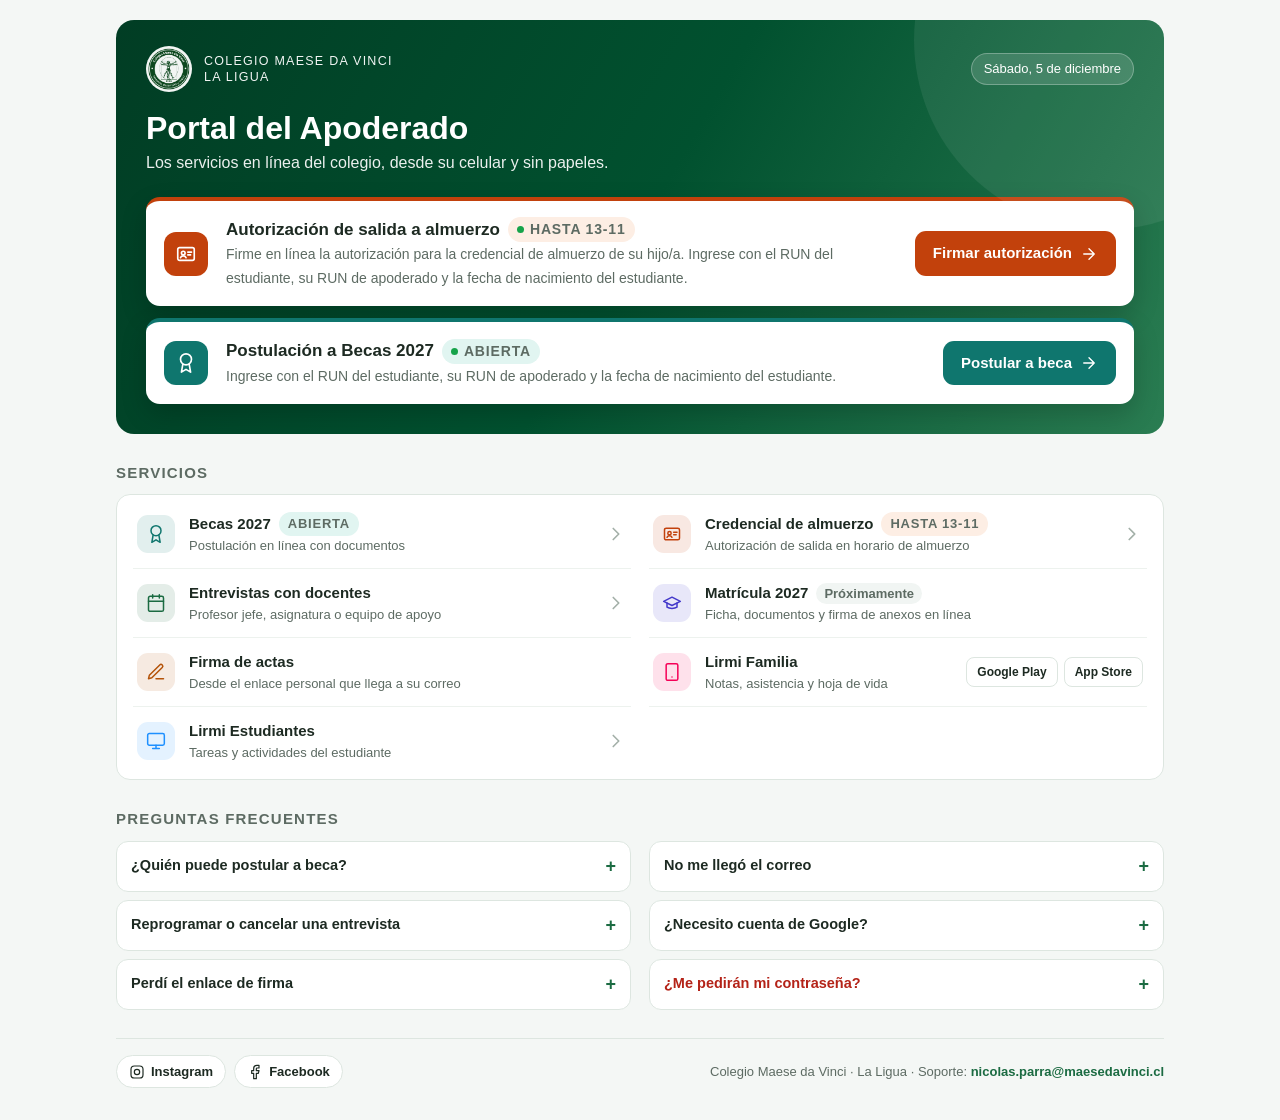
==== apoderados.html @ 5d2480c2 "Apoderados: autorización/credencial de almuerzo (plazo 13-11)" ====
<!DOCTYPE html>
<html lang="es">
<head>
<meta charset="utf-8">
<meta name="viewport" content="width=device-width, initial-scale=1">
<title>Portal del Apoderado · Colegio Maese da Vinci</title>
<meta name="description" content="Servicios en línea del Colegio Maese da Vinci para apoderados: becas, entrevistas, firma de actas y Lirmi.">
<link rel="icon" href="logo.png">
<style>
:root{--v:#1b6b42;--v2:#01512f;--vc:#e9f3ed;--t:#1d2a22;--s:#5d6b63;--b:#dde6e0;--f:#f4f7f5;--bc:#0f766e;--bc2:#e1f5f1}
*{box-sizing:border-box}
body{margin:0;background:var(--f);color:var(--t);font-family:"Segoe UI",Arial,Helvetica,sans-serif;line-height:1.5}
a{text-decoration:none;color:inherit}
svg{width:22px;height:22px;stroke:currentColor;fill:none;stroke-width:1.8;stroke-linecap:round;stroke-linejoin:round;flex-shrink:0}
.w{max-width:1080px;margin:0 auto;padding:20px 16px 32px}

/* Portada */
.hero{position:relative;overflow:hidden;border-radius:18px;color:#fff;padding:26px 30px 30px;background:linear-gradient(120deg,#013d24,#01512f 50%,#2a7d52)}
.hero::after{content:"";position:absolute;width:380px;height:380px;right:-130px;top:-170px;border-radius:50%;background:rgba(255,255,255,.07);animation:flotar 14s ease-in-out infinite;pointer-events:none}
@keyframes flotar{50%{transform:translate(-22px,16px)}}
.hero>*{position:relative}
.top{display:flex;justify-content:space-between;align-items:center;gap:12px;flex-wrap:wrap}
.marca{display:flex;align-items:center;gap:12px;font-size:12.5px;letter-spacing:.1em;text-transform:uppercase;line-height:1.3;opacity:.95}
.marca img{width:46px;height:46px;background:#fff;border-radius:50%;padding:2px}
.hoy{font-size:13px;background:rgba(255,255,255,.14);border:1px solid rgba(255,255,255,.28);padding:5px 12px;border-radius:999px}
h1{margin:18px 0 4px;font-size:32px;line-height:1.15;font-weight:800}
.hero>p{margin:0;font-size:16px;opacity:.92;max-width:560px}

/* Aviso de becas en la portada */
.aviso{margin-top:22px;display:flex;align-items:center;gap:18px;flex-wrap:wrap;background:#fff;color:var(--t);border-radius:14px;padding:16px 18px;box-shadow:0 10px 26px rgba(0,0,0,.18);border-top:4px solid var(--bc)}
.aviso+.aviso{margin-top:12px}.aviso.alm{--bc:#c2410c;--bc2:#fdeee4}.f-alm{--bc:#c2410c;--bc2:#fdeee4}
.aviso .ic{width:44px;height:44px;border-radius:12px;background:var(--bc);color:#fff;display:grid;place-items:center}
.aviso .tx{flex:1;min-width:220px}
.aviso .tx b{display:flex;align-items:center;gap:8px;font-size:17px}
.aviso .tx span{color:var(--s);font-size:14px}
.abierta{display:inline-flex;align-items:center;gap:6px;font-size:11px;font-weight:800;letter-spacing:.06em;text-transform:uppercase;color:var(--bc);background:var(--bc2);padding:2px 9px;border-radius:999px;white-space:nowrap}
.abierta i{width:7px;height:7px;border-radius:50%;background:#16a34a;animation:latido 1.8s infinite}
@keyframes latido{0%{box-shadow:0 0 0 0 rgba(22,163,74,.6)}70%,100%{box-shadow:0 0 0 7px rgba(22,163,74,0)}}
.boton{display:inline-flex;align-items:center;gap:8px;padding:11px 18px;border-radius:11px;font-weight:700;font-size:15px;background:var(--bc);color:#fff;transition:transform .15s,box-shadow .15s;white-space:nowrap}
.boton:hover{transform:translateY(-2px);box-shadow:0 8px 18px rgba(15,118,110,.35)}
.boton svg{width:18px;height:18px}

/* Indicadores */
.kpis{display:grid;grid-template-columns:repeat(4,minmax(0,1fr));gap:12px;margin-top:16px}
.kpi{--a:var(--v);position:relative;background:#fff;border:1px solid var(--b);border-radius:14px;padding:12px 14px;overflow:hidden}
.kpi::before{content:"";position:absolute;inset:0 0 auto 0;height:3px;background:var(--a)}
.kpi b{display:block;font-size:26px;line-height:1.1;font-weight:800;color:var(--a);font-variant-numeric:tabular-nums}
.kpi span{font-size:13px;color:var(--s)}
.kpi.k2{--a:#0e7490}.kpi.k3{--a:#6d28d9}.kpi.k4{--a:#c2410c}
.kpi-pie{display:flex;justify-content:space-between;flex-wrap:wrap;gap:6px;margin-top:6px;font-size:12.5px;color:var(--s)}
.kpi-pie strong{color:var(--v)}

/* Servicios: filas simples */
h2{font-size:15px;text-transform:uppercase;letter-spacing:.08em;color:var(--s);margin:28px 0 10px;font-weight:700}
.filas{display:grid;grid-template-columns:repeat(2,minmax(0,1fr));gap:0 18px;background:#fff;border:1px solid var(--b);border-radius:14px;padding:4px 16px}
.fila{display:flex;align-items:center;gap:14px;padding:13px 4px;border-bottom:1px solid #edf2ee;transition:background .15s}
.filas .fila:last-child,.filas .fila:nth-last-child(2):nth-child(odd){border-bottom:0}
a.fila:hover{background:var(--f)}
a.fila:hover .ir{transform:translateX(3px);color:var(--a)}
.fila{--a:var(--v)}
.fila .ic{width:38px;height:38px;border-radius:11px;display:grid;place-items:center;background:color-mix(in srgb,var(--a) 12%,#fff);color:var(--a)}
.fila .ic svg{width:20px;height:20px}
.fila .tx{flex:1;min-width:0}
.fila .tx b{display:flex;align-items:center;gap:8px;font-size:15px}
.fila .tx span{display:block;font-size:13px;color:var(--s)}
.fila .ir{color:#a3b0a8;transition:transform .2s}
.etq{font-size:11px;font-weight:700;padding:1px 8px;border-radius:999px;background:#f1f5f3;color:var(--s)}
.f-bec{--a:var(--bc)}.f-alm{--a:#c2410c}.f-ent{--a:var(--v)}.f-mat{--a:#4338ca}.f-fir{--a:#b45309}.f-lf{--a:#f50157}.f-le{--a:#1e90ff}
.tiendas{display:flex;gap:6px}
.tiendas a{font-size:12px;font-weight:700;padding:5px 10px;border-radius:8px;border:1px solid var(--b);color:var(--t)}
.tiendas a:hover{border-color:#f50157;color:#f50157}

/* Preguntas */
.preguntas{display:grid;grid-template-columns:repeat(2,minmax(0,1fr));gap:8px 18px}
details{background:#fff;border:1px solid var(--b);border-radius:12px;padding:0 14px}
summary{cursor:pointer;list-style:none;display:flex;align-items:center;justify-content:space-between;gap:10px;padding:11px 0;font-weight:600;font-size:14.5px}
summary::-webkit-details-marker{display:none}
summary::after{content:"+";font-size:18px;color:var(--v);transition:transform .2s}
details[open] summary::after{transform:rotate(45deg)}
details p{margin:0 0 12px;font-size:14px;color:var(--s)}
details.alerta summary{color:#b42318}

/* Pie */
.pie{margin-top:28px;display:flex;justify-content:space-between;align-items:center;flex-wrap:wrap;gap:12px;font-size:13px;color:var(--s);border-top:1px solid var(--b);padding-top:16px}
.redes{display:flex;gap:8px}
.redes a{display:inline-flex;align-items:center;gap:6px;padding:6px 12px;border-radius:999px;background:#fff;border:1px solid var(--b);font-weight:600;color:var(--t)}
.redes a:hover{border-color:var(--v);color:var(--v)}
.redes svg{width:16px;height:16px}
.pie a.m{color:var(--v);font-weight:600}

/* Entrada suave */
.ap{opacity:0;transform:translateY(10px);animation:entrar .5s ease forwards}
.ap:nth-of-type(2){animation-delay:.08s}.ap:nth-of-type(3){animation-delay:.16s}.ap:nth-of-type(4){animation-delay:.24s}
@keyframes entrar{to{opacity:1;transform:none}}
@media (prefers-reduced-motion:reduce){*{animation:none!important;transition:none!important}.ap{opacity:1;transform:none}}

@media (max-width:760px){
  .hero{padding:20px 18px 22px}
  h1{font-size:26px}
  .aviso .boton{width:100%;justify-content:center}
  .kpis{grid-template-columns:1fr 1fr}
  .filas,.preguntas{grid-template-columns:1fr}
  .filas .fila:nth-last-child(2){border-bottom:1px solid #edf2ee}
  .tiendas{flex-direction:column}
}
</style>
</head>
<body>
<div class="w">

<section class="hero">
  <div class="top">
    <div class="marca"><img src="logo.png" alt="Logo Colegio Maese da Vinci"><span>Colegio Maese da Vinci<br>La Ligua</span></div>
    <span class="hoy" id="hoy"></span>
  </div>
  <h1>Portal del Apoderado</h1>
  <p>Los servicios en línea del colegio, desde su celular y sin papeles.</p>

  <div class="aviso alm">
    <div class="ic"><svg viewBox="0 0 24 24"><rect x="3" y="5" width="18" height="14" rx="2"/><circle cx="9" cy="11" r="2"/><path d="M6 16c.6-1.3 1.7-2 3-2s2.4.7 3 2M14 10h4M14 13h3"/></svg></div>
    <div class="tx">
      <b>Autorización de salida a almuerzo <span class="abierta"><i></i>Hasta 13-11</span></b>
      <span>Firme en línea la autorización para la credencial de almuerzo de su hijo/a. Ingrese con el RUN del estudiante, su RUN de apoderado y la fecha de nacimiento del estudiante.</span>
    </div>
    <a class="boton" href="https://script.google.com/macros/s/AKfycbwehJHPz85g_HdA1QA8re59dzXTUpnkv7mA61UcNxPZo72ud50F7XPeJPXL2oeiiKNW/exec?vista=almuerzo" target="_blank" rel="noopener">Firmar autorización<svg viewBox="0 0 24 24"><path d="M5 12h14M12 5l7 7-7 7"/></svg></a>
  </div>
  <div class="aviso">
    <div class="ic"><svg viewBox="0 0 24 24"><circle cx="12" cy="8" r="6"/><path d="M15.5 13.5L17 22l-5-3-5 3 1.5-8.5"/></svg></div>
    <div class="tx">
      <b>Postulación a Becas 2027 <span class="abierta"><i></i>Abierta</span></b>
      <span>Ingrese con el RUN del estudiante, su RUN de apoderado y la fecha de nacimiento del estudiante.</span>
    </div>
    <a class="boton" href="https://script.google.com/macros/s/AKfycbwehJHPz85g_HdA1QA8re59dzXTUpnkv7mA61UcNxPZo72ud50F7XPeJPXL2oeiiKNW/exec?vista=becas" target="_blank" rel="noopener">Postular a beca<svg viewBox="0 0 24 24"><path d="M5 12h14M12 5l7 7-7 7"/></svg></a>
  </div>
</section>

<!-- Indicadores en vivo desde la Agenda (solo totales). Si no cargan, se ocultan. -->
<div id="indicadores" hidden>
  <div class="kpis">
    <div class="kpi"><b data-k="horariosSemana">0</b><span>horarios para reservar esta semana</span></div>
    <div class="kpi k2"><b data-k="docentesSemana">0</b><span>docentes con agenda abierta</span></div>
    <div class="kpi k3"><b data-k="agendadas">0</b><span>entrevistas agendadas desde hoy</span></div>
    <div class="kpi k4"><b data-k="realizadasAnio">0</b><span id="etqRealizadas">entrevistas realizadas este año</span></div>
  </div>
  <div class="kpi-pie"><span id="proximo"></span><span id="actualizado"></span></div>
</div>

<h2 class="ap">Servicios</h2>
<div class="filas ap">
  <a class="fila f-bec" href="https://script.google.com/macros/s/AKfycbwehJHPz85g_HdA1QA8re59dzXTUpnkv7mA61UcNxPZo72ud50F7XPeJPXL2oeiiKNW/exec?vista=becas" target="_blank" rel="noopener">
    <div class="ic"><svg viewBox="0 0 24 24"><circle cx="12" cy="8" r="6"/><path d="M15.5 13.5L17 22l-5-3-5 3 1.5-8.5"/></svg></div>
    <div class="tx"><b>Becas 2027 <span class="abierta"><i></i>Abierta</span></b><span>Postulación en línea con documentos</span></div>
    <svg class="ir" viewBox="0 0 24 24"><path d="M9 18l6-6-6-6"/></svg>
  </a>
  <a class="fila f-alm" href="https://script.google.com/macros/s/AKfycbwehJHPz85g_HdA1QA8re59dzXTUpnkv7mA61UcNxPZo72ud50F7XPeJPXL2oeiiKNW/exec?vista=almuerzo" target="_blank" rel="noopener">
    <div class="ic"><svg viewBox="0 0 24 24"><rect x="3" y="5" width="18" height="14" rx="2"/><circle cx="9" cy="11" r="2"/><path d="M6 16c.6-1.3 1.7-2 3-2s2.4.7 3 2M14 10h4M14 13h3"/></svg></div>
    <div class="tx"><b>Credencial de almuerzo <span class="abierta"><i></i>Hasta 13-11</span></b><span>Autorización de salida en horario de almuerzo</span></div>
    <svg class="ir" viewBox="0 0 24 24"><path d="M9 18l6-6-6-6"/></svg>
  </a>
  <a class="fila f-ent" href="https://script.google.com/macros/s/AKfycbw79QiWMwRUrK_dFtlvKy6NxMqfgWxYnvY_zmiMsq1qirTA8VEC_RiPU7oNpn0B7bg/exec" target="_blank" rel="noopener">
    <div class="ic"><svg viewBox="0 0 24 24"><rect x="3" y="4" width="18" height="18" rx="2"/><path d="M16 2v4M8 2v4M3 10h18"/></svg></div>
    <div class="tx"><b>Entrevistas con docentes</b><span id="entSub">Profesor jefe, asignatura o equipo de apoyo</span></div>
    <svg class="ir" viewBox="0 0 24 24"><path d="M9 18l6-6-6-6"/></svg>
  </a>
  <div class="fila f-mat">
    <div class="ic"><svg viewBox="0 0 24 24"><path d="M22 10L12 5 2 10l10 5 10-5z"/><path d="M6 12v5c3 2 9 2 12 0v-5"/></svg></div>
    <div class="tx"><b>Matrícula 2027 <span class="etq">Próximamente</span></b><span>Ficha, documentos y firma de anexos en línea</span></div>
  </div>
  <div class="fila f-fir">
    <div class="ic"><svg viewBox="0 0 24 24"><path d="M12 20h9"/><path d="M16.5 3.5a2.1 2.1 0 0 1 3 3L7 19l-4 1 1-4z"/></svg></div>
    <div class="tx"><b>Firma de actas</b><span>Desde el enlace personal que llega a su correo</span></div>
  </div>
  <div class="fila f-lf">
    <div class="ic"><svg viewBox="0 0 24 24"><rect x="5" y="2" width="14" height="20" rx="2"/><path d="M12 18h0"/></svg></div>
    <div class="tx"><b>Lirmi Familia</b><span>Notas, asistencia y hoja de vida</span></div>
    <div class="tiendas">
      <a href="https://play.google.com/store/apps/details?id=com.lirmi.app" target="_blank" rel="noopener">Google Play</a>
      <a href="https://apps.apple.com/cl/app/lirmi-familia/id1449652286" target="_blank" rel="noopener">App Store</a>
    </div>
  </div>
  <a class="fila f-le" href="https://lms.lirmi.com/login" target="_blank" rel="noopener">
    <div class="ic"><svg viewBox="0 0 24 24"><rect x="2" y="3" width="20" height="14" rx="2"/><path d="M8 21h8M12 17v4"/></svg></div>
    <div class="tx"><b>Lirmi Estudiantes</b><span>Tareas y actividades del estudiante</span></div>
    <svg class="ir" viewBox="0 0 24 24"><path d="M9 18l6-6-6-6"/></svg>
  </a>
</div>

<h2 class="ap">Preguntas frecuentes</h2>
<div class="preguntas ap">
  <details><summary>¿Quién puede postular a beca?</summary><p>El apoderado titular, suplente, madre o padre registrado en la ficha del estudiante. Prepare los documentos de ingresos del grupo familiar.</p></details>
  <details><summary>No me llegó el correo</summary><p>Revise spam o "Promociones". Si no aparece, pida al profesor jefe que confirme su correo registrado.</p></details>
  <details><summary>Reprogramar o cancelar una entrevista</summary><p>Use el enlace "Mis citas" del correo de confirmación.</p></details>
  <details><summary>¿Necesito cuenta de Google?</summary><p>No. Los servicios funcionan desde celular o computador, con cualquier correo.</p></details>
  <details><summary>Perdí el enlace de firma</summary><p>Pida al docente que lo reenvíe. Su firma pendiente se conserva.</p></details>
  <details class="alerta"><summary>¿Me pedirán mi contraseña?</summary><p>Nunca. Si recibe una solicitud así, no responda e informe al colegio.</p></details>
</div>

<footer class="pie">
  <div class="redes">
    <a href="https://www.instagram.com/maesedavinci" target="_blank" rel="noopener"><svg viewBox="0 0 24 24"><rect x="3" y="3" width="18" height="18" rx="5"/><circle cx="12" cy="12" r="4"/></svg>Instagram</a>
    <a href="https://www.facebook.com/p/COLEGIO-MAESE-DA-VINCI-100057350325417/" target="_blank" rel="noopener"><svg viewBox="0 0 24 24"><path d="M18 2h-3a5 5 0 0 0-5 5v3H7v4h3v8h4v-8h3l1-4h-4V7a1 1 0 0 1 1-1h3z"/></svg>Facebook</a>
  </div>
  <span>Colegio Maese da Vinci · La Ligua · Soporte: <a class="m" href="mailto:nicolas.parra@maesedavinci.cl">nicolas.parra@maesedavinci.cl</a></span>
</footer>

</div>
<script>
(function () {
  var API = "https://script.google.com/macros/s/AKfycbw79QiWMwRUrK_dFtlvKy6NxMqfgWxYnvY_zmiMsq1qirTA8VEC_RiPU7oNpn0B7bg/exec?accion=indicadores_api";
  var reducir = window.matchMedia && window.matchMedia("(prefers-reduced-motion: reduce)").matches;

  var txt = new Date().toLocaleDateString("es-CL", { weekday: "long", day: "numeric", month: "long" });
  document.getElementById("hoy").textContent = txt.charAt(0).toUpperCase() + txt.slice(1);

  function contar(el, fin) {
    if (reducir || fin < 1) { el.textContent = fin.toLocaleString("es-CL"); return; }
    var t0 = null;
    function paso(t) {
      if (!t0) t0 = t;
      var p = Math.min((t - t0) / 900, 1);
      el.textContent = Math.round(fin * (1 - Math.pow(1 - p, 3))).toLocaleString("es-CL");
      if (p < 1) requestAnimationFrame(paso);
    }
    requestAnimationFrame(paso);
  }

  function fechaBonita(iso) {
    var p = iso.split("-"), d = new Date(+p[0], +p[1] - 1, +p[2]);
    var h = new Date(); h.setHours(0, 0, 0, 0);
    var dif = Math.round((d - h) / 86400000);
    if (dif === 0) return "hoy";
    if (dif === 1) return "mañana";
    return d.toLocaleDateString("es-CL", { weekday: "long", day: "numeric", month: "long" });
  }

  fetch(API, { credentials: "omit" })
    .then(function (r) { return r.json(); })
    .then(function (d) {
      if (!d || !d.ok) return;
      document.getElementById("indicadores").hidden = false;
      document.querySelectorAll("#indicadores [data-k]").forEach(function (el) {
        contar(el, Number(d[el.getAttribute("data-k")]) || 0);
      });
      if (d.anio) document.getElementById("etqRealizadas").textContent = "entrevistas realizadas en " + d.anio;
      if (d.proximoDisponible) document.getElementById("proximo").innerHTML = "Primer horario que puede reservar: <strong>" + fechaBonita(d.proximoDisponible) + "</strong>";
      if (d.actualizado) document.getElementById("actualizado").textContent = "Datos de la agenda · " + d.actualizado;
      if (d.horariosSemana > 0) document.getElementById("entSub").textContent = Number(d.horariosSemana).toLocaleString("es-CL") + " horarios disponibles esta semana";
    })
    .catch(function () {});
})();
</script>
</body>
</html>
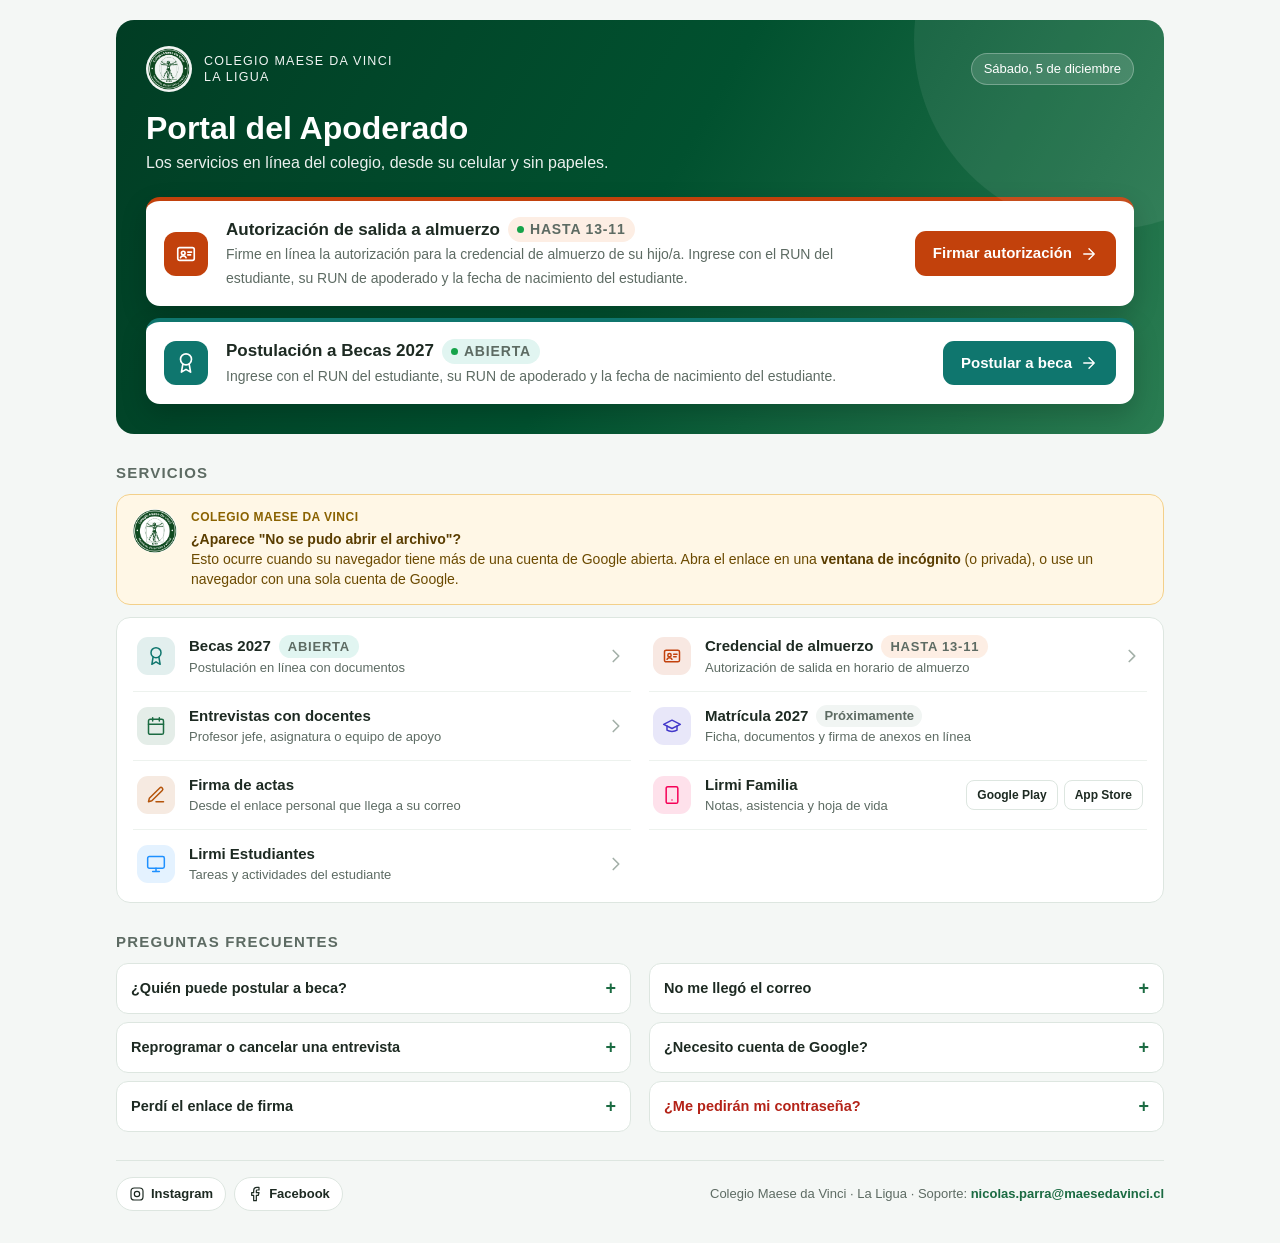
==== commit 4e26d014: "Apoderados: aviso con logo (varias cuentas de Google)" ====
--- a/apoderados.html
+++ b/apoderados.html
@@ -27,6 +27,7 @@
 .hero>p{margin:0;font-size:16px;opacity:.92;max-width:560px}
 
 /* Aviso de becas en la portada */
+.nota-cuentas{margin:0 0 12px;padding:14px 16px;border-radius:14px;background:#fff7e6;border:1px solid #f3d08a;color:#6b4a00;font-size:14px;line-height:1.45;display:flex;gap:14px;align-items:flex-start}.nota-cuentas img{width:44px;height:44px;flex:none;border-radius:50%;background:#fff}.nota-cuentas b{color:#5a3d00}.nota-cuentas .col{font-weight:700;font-size:12px;letter-spacing:.04em;text-transform:uppercase;color:#8a6200;display:block;margin-bottom:2px}
 .aviso{margin-top:22px;display:flex;align-items:center;gap:18px;flex-wrap:wrap;background:#fff;color:var(--t);border-radius:14px;padding:16px 18px;box-shadow:0 10px 26px rgba(0,0,0,.18);border-top:4px solid var(--bc)}
 .aviso+.aviso{margin-top:12px}.aviso.alm{--bc:#c2410c;--bc2:#fdeee4}.f-alm{--bc:#c2410c;--bc2:#fdeee4}
 .aviso .ic{width:44px;height:44px;border-radius:12px;background:var(--bc);color:#fff;display:grid;place-items:center}
@@ -146,6 +147,7 @@
 </div>
 
 <h2 class="ap">Servicios</h2>
+<div class="nota-cuentas ap"><img src="logo.png" alt="Colegio Maese Da Vinci"><div><span class="col">Colegio Maese Da Vinci</span><b>¿Aparece "No se pudo abrir el archivo"?</b><br>Esto ocurre cuando su navegador tiene más de una cuenta de Google abierta. Abra el enlace en una <b>ventana de incógnito</b> (o privada), o use un navegador con una sola cuenta de Google.</div></div>
 <div class="filas ap">
   <a class="fila f-bec" href="https://script.google.com/macros/s/AKfycbwehJHPz85g_HdA1QA8re59dzXTUpnkv7mA61UcNxPZo72ud50F7XPeJPXL2oeiiKNW/exec?vista=becas" target="_blank" rel="noopener">
     <div class="ic"><svg viewBox="0 0 24 24"><circle cx="12" cy="8" r="6"/><path d="M15.5 13.5L17 22l-5-3-5 3 1.5-8.5"/></svg></div>
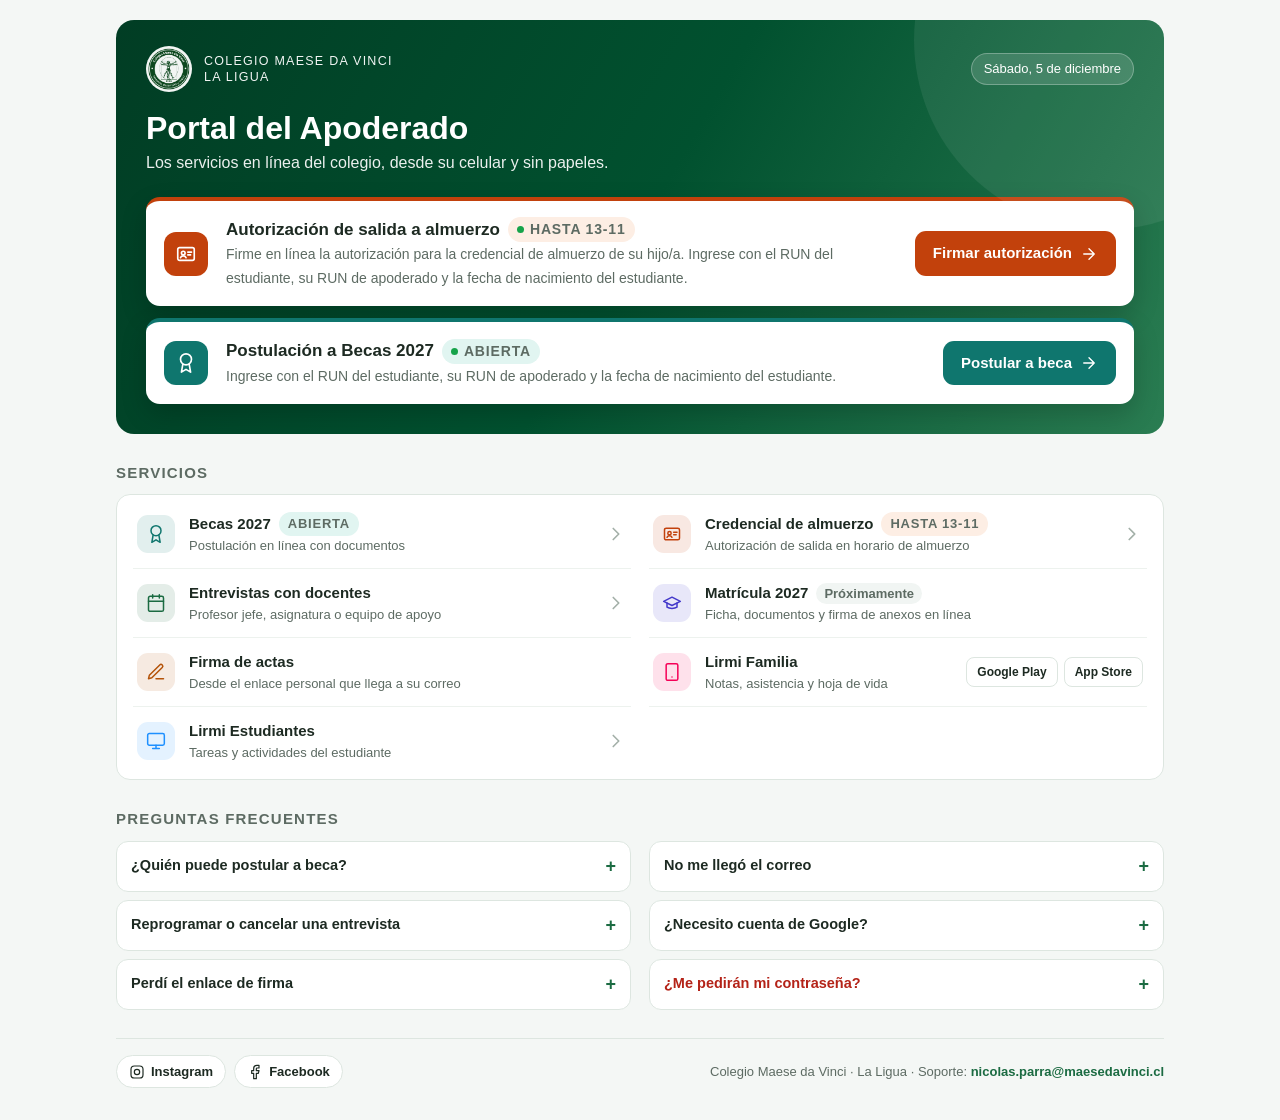
==== commit a359a4eb: "Apoderados: botones por el puente" ====
--- a/apoderados.html
+++ b/apoderados.html
@@ -27,7 +27,6 @@
 .hero>p{margin:0;font-size:16px;opacity:.92;max-width:560px}
 
 /* Aviso de becas en la portada */
-.nota-cuentas{margin:0 0 12px;padding:14px 16px;border-radius:14px;background:#fff7e6;border:1px solid #f3d08a;color:#6b4a00;font-size:14px;line-height:1.45;display:flex;gap:14px;align-items:flex-start}.nota-cuentas img{width:44px;height:44px;flex:none;border-radius:50%;background:#fff}.nota-cuentas b{color:#5a3d00}.nota-cuentas .col{font-weight:700;font-size:12px;letter-spacing:.04em;text-transform:uppercase;color:#8a6200;display:block;margin-bottom:2px}
 .aviso{margin-top:22px;display:flex;align-items:center;gap:18px;flex-wrap:wrap;background:#fff;color:var(--t);border-radius:14px;padding:16px 18px;box-shadow:0 10px 26px rgba(0,0,0,.18);border-top:4px solid var(--bc)}
 .aviso+.aviso{margin-top:12px}.aviso.alm{--bc:#c2410c;--bc2:#fdeee4}.f-alm{--bc:#c2410c;--bc2:#fdeee4}
 .aviso .ic{width:44px;height:44px;border-radius:12px;background:var(--bc);color:#fff;display:grid;place-items:center}
@@ -123,7 +122,7 @@
       <b>Autorización de salida a almuerzo <span class="abierta"><i></i>Hasta 13-11</span></b>
       <span>Firme en línea la autorización para la credencial de almuerzo de su hijo/a. Ingrese con el RUN del estudiante, su RUN de apoderado y la fecha de nacimiento del estudiante.</span>
     </div>
-    <a class="boton" href="https://script.google.com/macros/s/AKfycbwehJHPz85g_HdA1QA8re59dzXTUpnkv7mA61UcNxPZo72ud50F7XPeJPXL2oeiiKNW/exec?vista=almuerzo" target="_blank" rel="noopener">Firmar autorización<svg viewBox="0 0 24 24"><path d="M5 12h14M12 5l7 7-7 7"/></svg></a>
+    <a class="boton" href="portal.html?vista=almuerzo" target="_blank" rel="noopener">Firmar autorización<svg viewBox="0 0 24 24"><path d="M5 12h14M12 5l7 7-7 7"/></svg></a>
   </div>
   <div class="aviso">
     <div class="ic"><svg viewBox="0 0 24 24"><circle cx="12" cy="8" r="6"/><path d="M15.5 13.5L17 22l-5-3-5 3 1.5-8.5"/></svg></div>
@@ -131,7 +130,7 @@
       <b>Postulación a Becas 2027 <span class="abierta"><i></i>Abierta</span></b>
       <span>Ingrese con el RUN del estudiante, su RUN de apoderado y la fecha de nacimiento del estudiante.</span>
     </div>
-    <a class="boton" href="https://script.google.com/macros/s/AKfycbwehJHPz85g_HdA1QA8re59dzXTUpnkv7mA61UcNxPZo72ud50F7XPeJPXL2oeiiKNW/exec?vista=becas" target="_blank" rel="noopener">Postular a beca<svg viewBox="0 0 24 24"><path d="M5 12h14M12 5l7 7-7 7"/></svg></a>
+    <a class="boton" href="portal.html?vista=becas" target="_blank" rel="noopener">Postular a beca<svg viewBox="0 0 24 24"><path d="M5 12h14M12 5l7 7-7 7"/></svg></a>
   </div>
 </section>
 
@@ -147,19 +146,18 @@
 </div>
 
 <h2 class="ap">Servicios</h2>
-<div class="nota-cuentas ap"><img src="logo.png" alt="Colegio Maese Da Vinci"><div><span class="col">Colegio Maese Da Vinci</span><b>¿Aparece "No se pudo abrir el archivo"?</b><br>Esto ocurre cuando su navegador tiene más de una cuenta de Google abierta. Abra el enlace en una <b>ventana de incógnito</b> (o privada), o use un navegador con una sola cuenta de Google.</div></div>
 <div class="filas ap">
-  <a class="fila f-bec" href="https://script.google.com/macros/s/AKfycbwehJHPz85g_HdA1QA8re59dzXTUpnkv7mA61UcNxPZo72ud50F7XPeJPXL2oeiiKNW/exec?vista=becas" target="_blank" rel="noopener">
+  <a class="fila f-bec" href="portal.html?vista=becas" target="_blank" rel="noopener">
     <div class="ic"><svg viewBox="0 0 24 24"><circle cx="12" cy="8" r="6"/><path d="M15.5 13.5L17 22l-5-3-5 3 1.5-8.5"/></svg></div>
     <div class="tx"><b>Becas 2027 <span class="abierta"><i></i>Abierta</span></b><span>Postulación en línea con documentos</span></div>
     <svg class="ir" viewBox="0 0 24 24"><path d="M9 18l6-6-6-6"/></svg>
   </a>
-  <a class="fila f-alm" href="https://script.google.com/macros/s/AKfycbwehJHPz85g_HdA1QA8re59dzXTUpnkv7mA61UcNxPZo72ud50F7XPeJPXL2oeiiKNW/exec?vista=almuerzo" target="_blank" rel="noopener">
+  <a class="fila f-alm" href="portal.html?vista=almuerzo" target="_blank" rel="noopener">
     <div class="ic"><svg viewBox="0 0 24 24"><rect x="3" y="5" width="18" height="14" rx="2"/><circle cx="9" cy="11" r="2"/><path d="M6 16c.6-1.3 1.7-2 3-2s2.4.7 3 2M14 10h4M14 13h3"/></svg></div>
     <div class="tx"><b>Credencial de almuerzo <span class="abierta"><i></i>Hasta 13-11</span></b><span>Autorización de salida en horario de almuerzo</span></div>
     <svg class="ir" viewBox="0 0 24 24"><path d="M9 18l6-6-6-6"/></svg>
   </a>
-  <a class="fila f-ent" href="https://script.google.com/macros/s/AKfycbw79QiWMwRUrK_dFtlvKy6NxMqfgWxYnvY_zmiMsq1qirTA8VEC_RiPU7oNpn0B7bg/exec" target="_blank" rel="noopener">
+  <a class="fila f-ent" href="agenda.html" target="_blank" rel="noopener">
     <div class="ic"><svg viewBox="0 0 24 24"><rect x="3" y="4" width="18" height="18" rx="2"/><path d="M16 2v4M8 2v4M3 10h18"/></svg></div>
     <div class="tx"><b>Entrevistas con docentes</b><span id="entSub">Profesor jefe, asignatura o equipo de apoyo</span></div>
     <svg class="ir" viewBox="0 0 24 24"><path d="M9 18l6-6-6-6"/></svg>
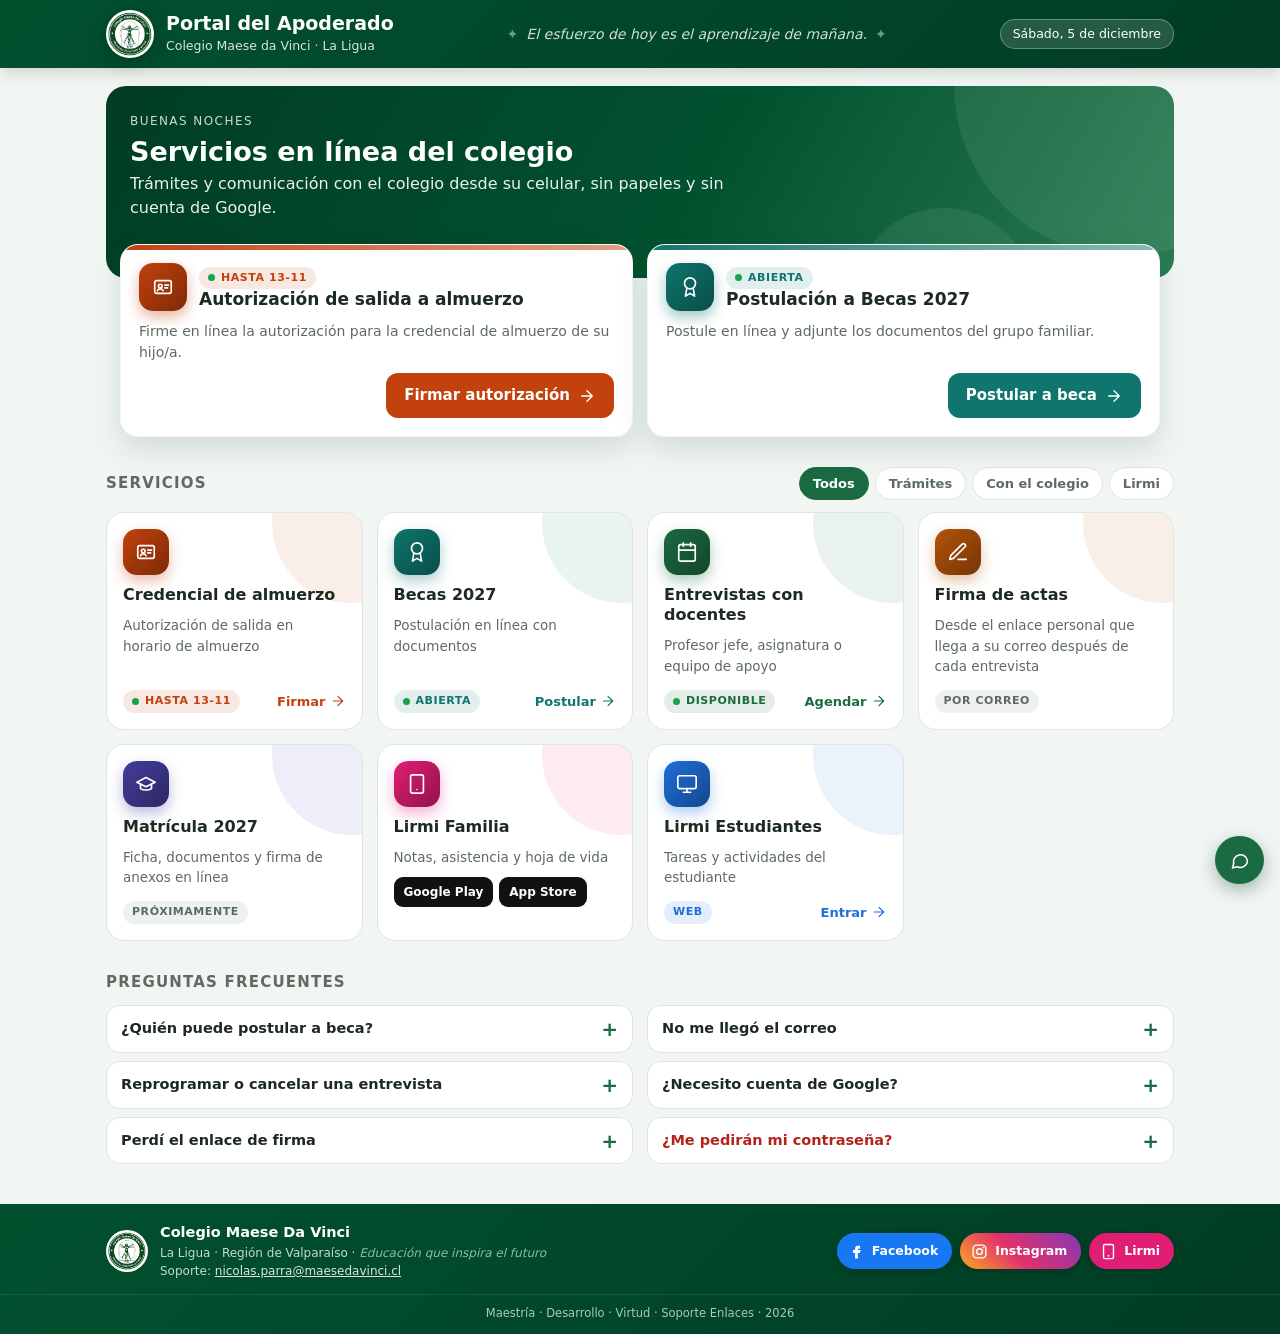
==== commit 23f96133: "Apoderados: nueva vista con tarjetas" ====
--- a/apoderados.html
+++ b/apoderados.html
@@ -2,237 +2,421 @@
 <html lang="es">
 <head>
 <meta charset="utf-8">
-<meta name="viewport" content="width=device-width, initial-scale=1">
+<meta name="viewport" content="width=device-width, initial-scale=1, viewport-fit=cover">
 <title>Portal del Apoderado · Colegio Maese da Vinci</title>
-<meta name="description" content="Servicios en línea del Colegio Maese da Vinci para apoderados: becas, entrevistas, firma de actas y Lirmi.">
+<meta name="description" content="Servicios en línea del Colegio Maese da Vinci para apoderados: almuerzo, becas, entrevistas, firma de actas y Lirmi.">
+<meta name="theme-color" content="#01512f">
 <link rel="icon" href="logo.png">
 <style>
-:root{--v:#1b6b42;--v2:#01512f;--vc:#e9f3ed;--t:#1d2a22;--s:#5d6b63;--b:#dde6e0;--f:#f4f7f5;--bc:#0f766e;--bc2:#e1f5f1}
+:root{--v:#1b6b42;--v2:#01512f;--v3:#013d24;--vc:#e9f3ed;--t:#1d2a22;--s:#5d6b63;--b:#dde6e0;--f:#f2f6f3;--card:#fff}
 *{box-sizing:border-box}
-body{margin:0;background:var(--f);color:var(--t);font-family:"Segoe UI",Arial,Helvetica,sans-serif;line-height:1.5}
+html{-webkit-text-size-adjust:100%}
+body{margin:0;background:var(--f);color:var(--t);font-family:"Segoe UI",system-ui,-apple-system,Roboto,Arial,sans-serif;line-height:1.5}
 a{text-decoration:none;color:inherit}
 svg{width:22px;height:22px;stroke:currentColor;fill:none;stroke-width:1.8;stroke-linecap:round;stroke-linejoin:round;flex-shrink:0}
-.w{max-width:1080px;margin:0 auto;padding:20px 16px 32px}
-
-/* Portada */
-.hero{position:relative;overflow:hidden;border-radius:18px;color:#fff;padding:26px 30px 30px;background:linear-gradient(120deg,#013d24,#01512f 50%,#2a7d52)}
-.hero::after{content:"";position:absolute;width:380px;height:380px;right:-130px;top:-170px;border-radius:50%;background:rgba(255,255,255,.07);animation:flotar 14s ease-in-out infinite;pointer-events:none}
+.w{max-width:1100px;margin:0 auto;padding:0 16px}
+
+/* ---------- Encabezado (igual que los sistemas CMDV) ---------- */
+.mdv-header{position:sticky;top:0;z-index:50;background:linear-gradient(135deg,var(--v2),var(--v3));color:#fff;box-shadow:0 4px 16px rgba(0,0,0,.15)}
+.mdv-header .w{display:flex;align-items:center;gap:18px;padding-top:10px;padding-bottom:10px}
+.mdv-marca{display:flex;align-items:center;gap:12px;flex-shrink:0}
+.mdv-logo{width:48px;height:48px;border-radius:50%;background:#fff;padding:2px;filter:drop-shadow(0 4px 10px rgba(0,0,0,.25))}
+.mdv-header h1{margin:0;font-size:19px;line-height:1.2;font-weight:700}
+.mdv-sub{margin:2px 0 0;font-size:12.5px;color:rgba(255,255,255,.85)}
+.mdv-frase{flex:1;min-width:0;margin:0;text-align:center;font-style:italic;font-size:14px;color:rgba(255,255,255,.82);transition:opacity .6s;cursor:pointer;user-select:none}
+.mdv-frase::before,.mdv-frase::after{content:"✦";font-style:normal;color:rgba(255,255,255,.45);margin:0 8px}
+.mdv-frase.oculta{opacity:0}
+.hoy{font-size:12.5px;background:rgba(255,255,255,.14);border:1px solid rgba(255,255,255,.3);padding:5px 12px;border-radius:999px;white-space:nowrap}
+
+/* ---------- Bienvenida ---------- */
+.saludo{position:relative;overflow:hidden;margin-top:18px;border-radius:20px;padding:22px 24px;color:#fff;background:linear-gradient(120deg,var(--v3),var(--v2) 55%,#2a7d52)}
+.saludo::before,.saludo::after{content:"";position:absolute;border-radius:50%;background:rgba(255,255,255,.07);pointer-events:none}
+.saludo::before{width:340px;height:340px;right:-120px;top:-170px;animation:flotar 14s ease-in-out infinite}
+.saludo::after{width:180px;height:180px;right:140px;bottom:-110px;animation:flotar 18s ease-in-out infinite reverse}
 @keyframes flotar{50%{transform:translate(-22px,16px)}}
-.hero>*{position:relative}
-.top{display:flex;justify-content:space-between;align-items:center;gap:12px;flex-wrap:wrap}
-.marca{display:flex;align-items:center;gap:12px;font-size:12.5px;letter-spacing:.1em;text-transform:uppercase;line-height:1.3;opacity:.95}
-.marca img{width:46px;height:46px;background:#fff;border-radius:50%;padding:2px}
-.hoy{font-size:13px;background:rgba(255,255,255,.14);border:1px solid rgba(255,255,255,.28);padding:5px 12px;border-radius:999px}
-h1{margin:18px 0 4px;font-size:32px;line-height:1.15;font-weight:800}
-.hero>p{margin:0;font-size:16px;opacity:.92;max-width:560px}
-
-/* Aviso de becas en la portada */
-.aviso{margin-top:22px;display:flex;align-items:center;gap:18px;flex-wrap:wrap;background:#fff;color:var(--t);border-radius:14px;padding:16px 18px;box-shadow:0 10px 26px rgba(0,0,0,.18);border-top:4px solid var(--bc)}
-.aviso+.aviso{margin-top:12px}.aviso.alm{--bc:#c2410c;--bc2:#fdeee4}.f-alm{--bc:#c2410c;--bc2:#fdeee4}
-.aviso .ic{width:44px;height:44px;border-radius:12px;background:var(--bc);color:#fff;display:grid;place-items:center}
-.aviso .tx{flex:1;min-width:220px}
-.aviso .tx b{display:flex;align-items:center;gap:8px;font-size:17px}
-.aviso .tx span{color:var(--s);font-size:14px}
-.abierta{display:inline-flex;align-items:center;gap:6px;font-size:11px;font-weight:800;letter-spacing:.06em;text-transform:uppercase;color:var(--bc);background:var(--bc2);padding:2px 9px;border-radius:999px;white-space:nowrap}
-.abierta i{width:7px;height:7px;border-radius:50%;background:#16a34a;animation:latido 1.8s infinite}
+.saludo>*{position:relative}
+.saludo small{font-size:12px;letter-spacing:.12em;text-transform:uppercase;opacity:.8}
+.saludo .fecha{display:none}
+.saludo h2{margin:4px 0 4px;font-size:27px;line-height:1.2}
+.saludo p{margin:0;opacity:.92;max-width:600px}
+
+/* ---------- Destacados ---------- */
+.destacados{display:grid;grid-template-columns:repeat(2,minmax(0,1fr));gap:14px;margin-top:-34px;padding:0 14px;position:relative;z-index:2}
+.saludo{padding-bottom:58px}
+.dest{--a:var(--v);position:relative;overflow:hidden;display:flex;flex-direction:column;gap:10px;background:var(--card);border-radius:18px;padding:18px;box-shadow:0 12px 30px rgba(1,61,36,.14);border:1px solid rgba(0,0,0,.04);transition:transform .2s,box-shadow .2s}
+.dest::before{content:"";position:absolute;inset:0 0 auto 0;height:5px;background:linear-gradient(90deg,var(--a),color-mix(in srgb,var(--a) 50%,#fff))}
+.dest:hover{transform:translateY(-4px);box-shadow:0 18px 38px rgba(1,61,36,.2)}
+.dest .cab{display:flex;align-items:center;gap:12px}
+.dest .ic{flex:none;width:48px;height:48px;border-radius:14px;display:grid;place-items:center;color:#fff;background:linear-gradient(135deg,var(--a),color-mix(in srgb,var(--a) 65%,#000));box-shadow:0 6px 14px color-mix(in srgb,var(--a) 40%,transparent)}
+.dest h3{margin:0;font-size:17px;line-height:1.25}
+.dest p{margin:0;color:var(--s);font-size:14px}
+.dest .acc{display:flex;align-items:center;justify-content:space-between;gap:10px;flex-wrap:wrap;margin-top:auto}
+.boton{display:inline-flex;align-items:center;justify-content:center;gap:8px;padding:11px 18px;border-radius:12px;font-weight:700;font-size:15px;background:var(--a);color:#fff;transition:transform .15s,box-shadow .15s,filter .15s;white-space:nowrap}
+.boton:hover{transform:translateY(-2px);filter:brightness(1.08);box-shadow:0 8px 18px color-mix(in srgb,var(--a) 40%,transparent)}
+.boton:active{transform:scale(.97)}
+.boton svg{width:18px;height:18px;transition:transform .2s}.boton:hover svg{transform:translateX(3px)}
+.cuenta{font-size:12.5px;font-weight:700;color:var(--a)}
+.d-alm{--a:#c2410c}.d-bec{--a:#0f766e}
+
+.chip{display:inline-flex;align-items:center;gap:6px;font-size:11px;font-weight:800;letter-spacing:.05em;text-transform:uppercase;padding:3px 9px;border-radius:999px;white-space:nowrap;color:var(--a);background:color-mix(in srgb,var(--a) 12%,#fff)}
+.chip i{width:7px;height:7px;border-radius:50%;background:#16a34a;animation:latido 1.8s infinite}
+.chip.gris{color:var(--s);background:#eef2ef}
 @keyframes latido{0%{box-shadow:0 0 0 0 rgba(22,163,74,.6)}70%,100%{box-shadow:0 0 0 7px rgba(22,163,74,0)}}
-.boton{display:inline-flex;align-items:center;gap:8px;padding:11px 18px;border-radius:11px;font-weight:700;font-size:15px;background:var(--bc);color:#fff;transition:transform .15s,box-shadow .15s;white-space:nowrap}
-.boton:hover{transform:translateY(-2px);box-shadow:0 8px 18px rgba(15,118,110,.35)}
-.boton svg{width:18px;height:18px}
-
-/* Indicadores */
-.kpis{display:grid;grid-template-columns:repeat(4,minmax(0,1fr));gap:12px;margin-top:16px}
-.kpi{--a:var(--v);position:relative;background:#fff;border:1px solid var(--b);border-radius:14px;padding:12px 14px;overflow:hidden}
-.kpi::before{content:"";position:absolute;inset:0 0 auto 0;height:3px;background:var(--a)}
-.kpi b{display:block;font-size:26px;line-height:1.1;font-weight:800;color:var(--a);font-variant-numeric:tabular-nums}
-.kpi span{font-size:13px;color:var(--s)}
+
+/* ---------- Indicadores ---------- */
+.kpis{display:grid;grid-template-columns:repeat(4,minmax(0,1fr));gap:12px;margin-top:18px}
+.kpi{--a:var(--v);display:flex;align-items:center;gap:12px;background:var(--card);border:1px solid var(--b);border-radius:16px;padding:12px 14px}
+.kpi .ic{flex:none;width:40px;height:40px;border-radius:12px;display:grid;place-items:center;color:var(--a);background:color-mix(in srgb,var(--a) 12%,#fff)}
+.kpi .ic svg{width:20px;height:20px}
+.kpi b{display:block;font-size:24px;line-height:1.1;font-weight:800;color:var(--a);font-variant-numeric:tabular-nums}
+.kpi span{font-size:12.5px;color:var(--s);line-height:1.3;display:block}
 .kpi.k2{--a:#0e7490}.kpi.k3{--a:#6d28d9}.kpi.k4{--a:#c2410c}
 .kpi-pie{display:flex;justify-content:space-between;flex-wrap:wrap;gap:6px;margin-top:6px;font-size:12.5px;color:var(--s)}
 .kpi-pie strong{color:var(--v)}
 
-/* Servicios: filas simples */
-h2{font-size:15px;text-transform:uppercase;letter-spacing:.08em;color:var(--s);margin:28px 0 10px;font-weight:700}
-.filas{display:grid;grid-template-columns:repeat(2,minmax(0,1fr));gap:0 18px;background:#fff;border:1px solid var(--b);border-radius:14px;padding:4px 16px}
-.fila{display:flex;align-items:center;gap:14px;padding:13px 4px;border-bottom:1px solid #edf2ee;transition:background .15s}
-.filas .fila:last-child,.filas .fila:nth-last-child(2):nth-child(odd){border-bottom:0}
-a.fila:hover{background:var(--f)}
-a.fila:hover .ir{transform:translateX(3px);color:var(--a)}
-.fila{--a:var(--v)}
-.fila .ic{width:38px;height:38px;border-radius:11px;display:grid;place-items:center;background:color-mix(in srgb,var(--a) 12%,#fff);color:var(--a)}
-.fila .ic svg{width:20px;height:20px}
-.fila .tx{flex:1;min-width:0}
-.fila .tx b{display:flex;align-items:center;gap:8px;font-size:15px}
-.fila .tx span{display:block;font-size:13px;color:var(--s)}
-.fila .ir{color:#a3b0a8;transition:transform .2s}
-.etq{font-size:11px;font-weight:700;padding:1px 8px;border-radius:999px;background:#f1f5f3;color:var(--s)}
-.f-bec{--a:var(--bc)}.f-alm{--a:#c2410c}.f-ent{--a:var(--v)}.f-mat{--a:#4338ca}.f-fir{--a:#b45309}.f-lf{--a:#f50157}.f-le{--a:#1e90ff}
-.tiendas{display:flex;gap:6px}
-.tiendas a{font-size:12px;font-weight:700;padding:5px 10px;border-radius:8px;border:1px solid var(--b);color:var(--t)}
-.tiendas a:hover{border-color:#f50157;color:#f50157}
-
-/* Preguntas */
-.preguntas{display:grid;grid-template-columns:repeat(2,minmax(0,1fr));gap:8px 18px}
-details{background:#fff;border:1px solid var(--b);border-radius:12px;padding:0 14px}
-summary{cursor:pointer;list-style:none;display:flex;align-items:center;justify-content:space-between;gap:10px;padding:11px 0;font-weight:600;font-size:14.5px}
+/* ---------- Servicios: tarjetas ---------- */
+.titulo{display:flex;align-items:center;justify-content:space-between;gap:12px;flex-wrap:wrap;margin:30px 0 12px}
+.titulo h2{margin:0;font-size:15px;text-transform:uppercase;letter-spacing:.08em;color:var(--s)}
+.filtros{display:flex;gap:6px;overflow-x:auto;scrollbar-width:none;-webkit-overflow-scrolling:touch}
+.filtros::-webkit-scrollbar{display:none}
+.filtros button{font:inherit;font-size:13px;font-weight:600;border:1px solid var(--b);background:var(--card);color:var(--s);padding:6px 13px;border-radius:999px;cursor:pointer;white-space:nowrap;transition:all .15s}
+.filtros button[aria-pressed="true"]{background:var(--v);border-color:var(--v);color:#fff}
+.tarjetas{display:grid;grid-template-columns:repeat(auto-fill,minmax(240px,1fr));gap:14px}
+.tar{--a:var(--v);position:relative;overflow:hidden;display:flex;flex-direction:column;gap:10px;background:var(--card);border:1px solid var(--b);border-radius:18px;padding:16px;transition:transform .2s,box-shadow .2s,border-color .2s,opacity .25s}
+.tar::after{content:"";position:absolute;width:160px;height:160px;right:-70px;top:-70px;border-radius:50%;background:color-mix(in srgb,var(--a) 9%,transparent);transition:transform .4s}
+.tar>*{position:relative;z-index:1}
+a.tar:hover,a.tar:focus-visible{transform:translateY(-4px);border-color:color-mix(in srgb,var(--a) 45%,#fff);box-shadow:0 14px 30px color-mix(in srgb,var(--a) 18%,transparent);outline:none}
+a.tar:hover::after{transform:scale(1.35)}
+a.tar:active{transform:scale(.98)}
+.tar .ic{width:46px;height:46px;border-radius:14px;display:grid;place-items:center;color:#fff;background:linear-gradient(135deg,var(--a),color-mix(in srgb,var(--a) 65%,#000));box-shadow:0 6px 14px color-mix(in srgb,var(--a) 35%,transparent);transition:transform .3s}
+a.tar:hover .ic{transform:rotate(-8deg) scale(1.06)}
+.tar h3{margin:0;font-size:16px;line-height:1.25}
+.tar p{margin:0;font-size:13.5px;color:var(--s)}
+.tar .pie-t{display:flex;align-items:center;justify-content:space-between;gap:8px;margin-top:auto;padding-top:4px}
+.tar .ir{display:inline-flex;align-items:center;gap:4px;font-size:13px;font-weight:700;color:var(--a)}
+.tar .ir svg{width:16px;height:16px;transition:transform .2s}
+a.tar:hover .ir svg{transform:translateX(4px)}
+.tar.inactiva{opacity:.75}.tar.inactiva .ic{filter:grayscale(.35)}
+.tar.oculta{display:none}
+.t-bec{--a:#0f766e}.t-alm{--a:#c2410c}.t-ent{--a:#1b6b42}.t-mat{--a:#4338ca}.t-fir{--a:#b45309}.t-lf{--a:#e11d74}.t-le{--a:#1e6fd9}
+.tiendas{display:flex;gap:6px;flex-wrap:wrap}
+.tiendas a{display:inline-flex;align-items:center;gap:5px;font-size:12px;font-weight:700;padding:6px 10px;border-radius:9px;background:#111;color:#fff;transition:transform .15s}
+.tiendas a:hover{transform:translateY(-2px)}
+.tiendas svg{width:15px;height:15px;fill:currentColor;stroke:none}
+
+/* ---------- Preguntas ---------- */
+.preguntas{display:grid;grid-template-columns:repeat(2,minmax(0,1fr));gap:8px 14px}
+details{background:var(--card);border:1px solid var(--b);border-radius:14px;padding:0 14px;transition:box-shadow .2s}
+details[open]{box-shadow:0 8px 20px rgba(1,61,36,.08)}
+summary{cursor:pointer;list-style:none;display:flex;align-items:center;justify-content:space-between;gap:10px;padding:12px 0;font-weight:600;font-size:14.5px}
 summary::-webkit-details-marker{display:none}
-summary::after{content:"+";font-size:18px;color:var(--v);transition:transform .2s}
+summary::after{content:"+";font-size:20px;line-height:1;color:var(--v);transition:transform .2s}
 details[open] summary::after{transform:rotate(45deg)}
 details p{margin:0 0 12px;font-size:14px;color:var(--s)}
 details.alerta summary{color:#b42318}
 
-/* Pie */
-.pie{margin-top:28px;display:flex;justify-content:space-between;align-items:center;flex-wrap:wrap;gap:12px;font-size:13px;color:var(--s);border-top:1px solid var(--b);padding-top:16px}
-.redes{display:flex;gap:8px}
-.redes a{display:inline-flex;align-items:center;gap:6px;padding:6px 12px;border-radius:999px;background:#fff;border:1px solid var(--b);font-weight:600;color:var(--t)}
-.redes a:hover{border-color:var(--v);color:var(--v)}
-.redes svg{width:16px;height:16px}
-.pie a.m{color:var(--v);font-weight:600}
-
-/* Entrada suave */
-.ap{opacity:0;transform:translateY(10px);animation:entrar .5s ease forwards}
-.ap:nth-of-type(2){animation-delay:.08s}.ap:nth-of-type(3){animation-delay:.16s}.ap:nth-of-type(4){animation-delay:.24s}
-@keyframes entrar{to{opacity:1;transform:none}}
-@media (prefers-reduced-motion:reduce){*{animation:none!important;transition:none!important}.ap{opacity:1;transform:none}}
-
+/* ---------- Pie (igual que los sistemas CMDV) ---------- */
+.cmdv-pie{margin-top:40px;background:linear-gradient(135deg,var(--v2),var(--v3));color:#e3f4ea;font-size:13px}
+.cmdv-pie .w{padding-top:18px;padding-bottom:14px;display:flex;align-items:center;justify-content:space-between;gap:14px 24px;flex-wrap:wrap}
+.cmdv-pie-marca{display:flex;align-items:center;gap:12px}
+.cmdv-pie-marca img{width:42px;height:42px;border-radius:50%;background:#fff;padding:2px}
+.cmdv-pie-marca strong{display:block;font-size:14.5px;color:#fff}
+.cmdv-pie-marca span{display:block;font-size:12px;opacity:.85}
+.cmdv-pie-marca em{color:#9fd3b4}
+.cmdv-pie-marca a{color:#fff;text-decoration:underline}
+.cmdv-redes{display:flex;gap:8px;flex-wrap:wrap}
+.cmdv-red{display:inline-flex;align-items:center;gap:7px;height:36px;padding:0 14px 0 11px;border-radius:999px;color:#fff;font-weight:700;font-size:12.5px;box-shadow:0 2px 8px rgba(0,0,0,.18);transition:transform .18s,box-shadow .18s,filter .18s}
+.cmdv-red svg{width:17px;height:17px;transition:transform .3s}
+.cmdv-red:hover,.cmdv-red:focus-visible{transform:translateY(-2px);box-shadow:0 6px 16px rgba(0,0,0,.28);filter:brightness(1.08);outline:none}
+.cmdv-red:hover svg{transform:rotate(-10deg) scale(1.12)}
+.cmdv-red.fb{background:#1877f2}
+.cmdv-red.ig{background:linear-gradient(45deg,#f9a825 0%,#e1306c 45%,#833ab4 100%)}
+.cmdv-red.lf{background:#e11d74}
+.cmdv-pie-base{border-top:1px solid rgba(255,255,255,.12);text-align:center;padding:10px 16px calc(12px + env(safe-area-inset-bottom));font-size:11.5px;opacity:.75}
+
+/* Botón flotante de soporte */
+.soporte{position:fixed;right:16px;bottom:calc(16px + env(safe-area-inset-bottom));z-index:60;display:inline-flex;align-items:center;height:48px;padding:0 14px;border-radius:999px;background:var(--v);color:#fff;font-weight:700;font-size:14px;box-shadow:0 6px 18px rgba(1,61,36,.35);transition:gap .25s,padding .25s,transform .18s;animation:colgar .6s 1s both}
+.soporte svg{width:21px;height:21px}
+.soporte .tx{max-width:0;overflow:hidden;white-space:nowrap;transition:max-width .3s}
+.soporte:hover,.soporte.abierto{gap:8px;padding:0 17px}
+.soporte:hover .tx,.soporte.abierto .tx{max-width:90px}
+@keyframes colgar{0%{transform:translateY(30px);opacity:0}60%{transform:translateY(-5px);opacity:1}100%{transform:none}}
+
+/* Entrada al hacer scroll */
+.rev{opacity:0;transform:translateY(14px);transition:opacity .5s ease,transform .5s ease}
+.rev.ver{opacity:1;transform:none}
+@media (prefers-reduced-motion:reduce){*{animation:none!important;transition:none!important}.rev{opacity:1;transform:none}}
+
+/* ---------- Celular ---------- */
 @media (max-width:760px){
-  .hero{padding:20px 18px 22px}
-  h1{font-size:26px}
-  .aviso .boton{width:100%;justify-content:center}
-  .kpis{grid-template-columns:1fr 1fr}
-  .filas,.preguntas{grid-template-columns:1fr}
-  .filas .fila:nth-last-child(2){border-bottom:1px solid #edf2ee}
-  .tiendas{flex-direction:column}
+  .mdv-header{position:static}
+  .mdv-header .w{flex-wrap:wrap;row-gap:2px;gap:10px;padding-top:8px;padding-bottom:6px}
+  .mdv-logo{width:40px;height:40px}
+  .mdv-header h1{font-size:16.5px}
+  .mdv-frase{order:3;flex:1 1 100%;font-size:12.5px;min-height:20px}
+  .hoy{display:none}
+  .saludo .fecha{display:inline}
+  .saludo{border-radius:18px;padding:18px 18px 52px}
+  .saludo h2{font-size:22px}
+  .destacados{grid-template-columns:1fr;padding:0 8px;margin-top:-32px}
+  .dest .boton{width:100%}
+  .kpis{grid-template-columns:1fr 1fr;gap:10px}
+  .kpi{flex-direction:column;align-items:flex-start;gap:8px;padding:12px}
+  .tarjetas{grid-template-columns:1fr 1fr;gap:10px}
+  .tar{padding:14px;border-radius:16px}
+  .tar .ic{width:40px;height:40px;border-radius:12px}
+  .tar h3{font-size:14.5px}
+  .tar p{font-size:12.5px}
+  .tar .ir span{display:none}
+  .preguntas{grid-template-columns:1fr}
+  .cmdv-pie .w{justify-content:center;text-align:center}
+  .cmdv-pie-marca{flex-direction:column;gap:6px}
+  .soporte{right:12px}
 }
+@media (max-width:360px){.tarjetas{grid-template-columns:1fr}}
 </style>
 </head>
 <body>
-<div class="w">
-
-<section class="hero">
-  <div class="top">
-    <div class="marca"><img src="logo.png" alt="Logo Colegio Maese da Vinci"><span>Colegio Maese da Vinci<br>La Ligua</span></div>
+
+<header class="mdv-header">
+  <div class="w">
+    <div class="mdv-marca">
+      <img class="mdv-logo" src="logo.png" alt="Logo Colegio Maese da Vinci">
+      <div><h1>Portal del Apoderado</h1><p class="mdv-sub">Colegio Maese da Vinci · La Ligua</p></div>
+    </div>
+    <p id="frase" class="mdv-frase" title="Toque para ver otra frase" aria-live="polite"></p>
     <span class="hoy" id="hoy"></span>
   </div>
-  <h1>Portal del Apoderado</h1>
-  <p>Los servicios en línea del colegio, desde su celular y sin papeles.</p>
-
-  <div class="aviso alm">
-    <div class="ic"><svg viewBox="0 0 24 24"><rect x="3" y="5" width="18" height="14" rx="2"/><circle cx="9" cy="11" r="2"/><path d="M6 16c.6-1.3 1.7-2 3-2s2.4.7 3 2M14 10h4M14 13h3"/></svg></div>
-    <div class="tx">
-      <b>Autorización de salida a almuerzo <span class="abierta"><i></i>Hasta 13-11</span></b>
-      <span>Firme en línea la autorización para la credencial de almuerzo de su hijo/a. Ingrese con el RUN del estudiante, su RUN de apoderado y la fecha de nacimiento del estudiante.</span>
-    </div>
-    <a class="boton" href="portal.html?vista=almuerzo" target="_blank" rel="noopener">Firmar autorización<svg viewBox="0 0 24 24"><path d="M5 12h14M12 5l7 7-7 7"/></svg></a>
-  </div>
-  <div class="aviso">
-    <div class="ic"><svg viewBox="0 0 24 24"><circle cx="12" cy="8" r="6"/><path d="M15.5 13.5L17 22l-5-3-5 3 1.5-8.5"/></svg></div>
-    <div class="tx">
-      <b>Postulación a Becas 2027 <span class="abierta"><i></i>Abierta</span></b>
-      <span>Ingrese con el RUN del estudiante, su RUN de apoderado y la fecha de nacimiento del estudiante.</span>
-    </div>
-    <a class="boton" href="portal.html?vista=becas" target="_blank" rel="noopener">Postular a beca<svg viewBox="0 0 24 24"><path d="M5 12h14M12 5l7 7-7 7"/></svg></a>
-  </div>
+</header>
+
+<main class="w">
+
+<section class="saludo">
+  <small><span id="saludoHora">Bienvenido</span><span class="fecha" id="fechaSaludo"></span></small>
+  <h2>Servicios en línea del colegio</h2>
+  <p>Trámites y comunicación con el colegio desde su celular, sin papeles y sin cuenta de Google.</p>
 </section>
+
+<div class="destacados">
+  <article class="dest d-alm rev" data-hasta="2026-11-13">
+    <div class="cab">
+      <div class="ic"><svg viewBox="0 0 24 24"><rect x="3" y="5" width="18" height="14" rx="2"/><circle cx="9" cy="11" r="2"/><path d="M6 16c.6-1.3 1.7-2 3-2s2.4.7 3 2M14 10h4M14 13h3"/></svg></div>
+      <div><span class="chip"><i></i>Hasta 13-11</span><h3>Autorización de salida a almuerzo</h3></div>
+    </div>
+    <p>Firme en línea la autorización para la credencial de almuerzo de su hijo/a.</p>
+    <div class="acc">
+      <span class="cuenta" data-cuenta></span>
+      <a class="boton" href="portal.html?vista=almuerzo" target="_blank" rel="noopener">Firmar autorización<svg viewBox="0 0 24 24"><path d="M5 12h14M12 5l7 7-7 7"/></svg></a>
+    </div>
+  </article>
+  <article class="dest d-bec rev">
+    <div class="cab">
+      <div class="ic"><svg viewBox="0 0 24 24"><circle cx="12" cy="8" r="6"/><path d="M15.5 13.5L17 22l-5-3-5 3 1.5-8.5"/></svg></div>
+      <div><span class="chip"><i></i>Abierta</span><h3>Postulación a Becas 2027</h3></div>
+    </div>
+    <p>Postule en línea y adjunte los documentos del grupo familiar.</p>
+    <div class="acc">
+      <span class="cuenta"></span>
+      <a class="boton" href="portal.html?vista=becas" target="_blank" rel="noopener">Postular a beca<svg viewBox="0 0 24 24"><path d="M5 12h14M12 5l7 7-7 7"/></svg></a>
+    </div>
+  </article>
+</div>
 
 <!-- Indicadores en vivo desde la Agenda (solo totales). Si no cargan, se ocultan. -->
 <div id="indicadores" hidden>
   <div class="kpis">
-    <div class="kpi"><b data-k="horariosSemana">0</b><span>horarios para reservar esta semana</span></div>
-    <div class="kpi k2"><b data-k="docentesSemana">0</b><span>docentes con agenda abierta</span></div>
-    <div class="kpi k3"><b data-k="agendadas">0</b><span>entrevistas agendadas desde hoy</span></div>
-    <div class="kpi k4"><b data-k="realizadasAnio">0</b><span id="etqRealizadas">entrevistas realizadas este año</span></div>
+    <div class="kpi"><div class="ic"><svg viewBox="0 0 24 24"><circle cx="12" cy="12" r="9"/><path d="M12 7v5l3 2"/></svg></div><div><b data-k="horariosSemana">0</b><span>horarios para reservar esta semana</span></div></div>
+    <div class="kpi k2"><div class="ic"><svg viewBox="0 0 24 24"><circle cx="9" cy="8" r="3.5"/><path d="M2.5 20c.8-3.6 3.4-5.5 6.5-5.5s5.7 1.9 6.5 5.5"/><path d="M16 4.5a3.5 3.5 0 0 1 0 7M18.5 14.8c1.7.8 2.7 2.5 3 5.2"/></svg></div><div><b data-k="docentesSemana">0</b><span>docentes con agenda abierta</span></div></div>
+    <div class="kpi k3"><div class="ic"><svg viewBox="0 0 24 24"><rect x="3" y="4" width="18" height="18" rx="2"/><path d="M16 2v4M8 2v4M3 10h18M9 16l2 2 4-4"/></svg></div><div><b data-k="agendadas">0</b><span>entrevistas agendadas desde hoy</span></div></div>
+    <div class="kpi k4"><div class="ic"><svg viewBox="0 0 24 24"><path d="M14 3H7a2 2 0 0 0-2 2v14a2 2 0 0 0 2 2h10a2 2 0 0 0 2-2V8z"/><path d="M14 3v5h5M9 14l2 2 4-4"/></svg></div><div><b data-k="realizadasAnio">0</b><span id="etqRealizadas">entrevistas realizadas este año</span></div></div>
   </div>
   <div class="kpi-pie"><span id="proximo"></span><span id="actualizado"></span></div>
 </div>
 
-<h2 class="ap">Servicios</h2>
-<div class="filas ap">
-  <a class="fila f-bec" href="portal.html?vista=becas" target="_blank" rel="noopener">
+<div class="titulo">
+  <h2>Servicios</h2>
+  <div class="filtros" role="group" aria-label="Filtrar servicios">
+    <button type="button" data-f="todos" aria-pressed="true">Todos</button>
+    <button type="button" data-f="tramites" aria-pressed="false">Trámites</button>
+    <button type="button" data-f="colegio" aria-pressed="false">Con el colegio</button>
+    <button type="button" data-f="lirmi" aria-pressed="false">Lirmi</button>
+  </div>
+</div>
+
+<div class="tarjetas">
+  <a class="tar t-alm rev" data-c="tramites" href="portal.html?vista=almuerzo" target="_blank" rel="noopener">
+    <div class="ic"><svg viewBox="0 0 24 24"><rect x="3" y="5" width="18" height="14" rx="2"/><circle cx="9" cy="11" r="2"/><path d="M6 16c.6-1.3 1.7-2 3-2s2.4.7 3 2M14 10h4M14 13h3"/></svg></div>
+    <h3>Credencial de almuerzo</h3>
+    <p>Autorización de salida en horario de almuerzo</p>
+    <div class="pie-t"><span class="chip"><i></i>Hasta 13-11</span><span class="ir"><span>Firmar</span><svg viewBox="0 0 24 24"><path d="M5 12h14M12 5l7 7-7 7"/></svg></span></div>
+  </a>
+  <a class="tar t-bec rev" data-c="tramites" href="portal.html?vista=becas" target="_blank" rel="noopener">
     <div class="ic"><svg viewBox="0 0 24 24"><circle cx="12" cy="8" r="6"/><path d="M15.5 13.5L17 22l-5-3-5 3 1.5-8.5"/></svg></div>
-    <div class="tx"><b>Becas 2027 <span class="abierta"><i></i>Abierta</span></b><span>Postulación en línea con documentos</span></div>
-    <svg class="ir" viewBox="0 0 24 24"><path d="M9 18l6-6-6-6"/></svg>
+    <h3>Becas 2027</h3>
+    <p>Postulación en línea con documentos</p>
+    <div class="pie-t"><span class="chip"><i></i>Abierta</span><span class="ir"><span>Postular</span><svg viewBox="0 0 24 24"><path d="M5 12h14M12 5l7 7-7 7"/></svg></span></div>
   </a>
-  <a class="fila f-alm" href="portal.html?vista=almuerzo" target="_blank" rel="noopener">
-    <div class="ic"><svg viewBox="0 0 24 24"><rect x="3" y="5" width="18" height="14" rx="2"/><circle cx="9" cy="11" r="2"/><path d="M6 16c.6-1.3 1.7-2 3-2s2.4.7 3 2M14 10h4M14 13h3"/></svg></div>
-    <div class="tx"><b>Credencial de almuerzo <span class="abierta"><i></i>Hasta 13-11</span></b><span>Autorización de salida en horario de almuerzo</span></div>
-    <svg class="ir" viewBox="0 0 24 24"><path d="M9 18l6-6-6-6"/></svg>
+  <a class="tar t-ent rev" data-c="colegio" href="agenda.html" target="_blank" rel="noopener">
+    <div class="ic"><svg viewBox="0 0 24 24"><rect x="3" y="4" width="18" height="18" rx="2"/><path d="M16 2v4M8 2v4M3 10h18"/></svg></div>
+    <h3>Entrevistas con docentes</h3>
+    <p id="entSub">Profesor jefe, asignatura o equipo de apoyo</p>
+    <div class="pie-t"><span class="chip"><i></i>Disponible</span><span class="ir"><span>Agendar</span><svg viewBox="0 0 24 24"><path d="M5 12h14M12 5l7 7-7 7"/></svg></span></div>
   </a>
-  <a class="fila f-ent" href="agenda.html" target="_blank" rel="noopener">
-    <div class="ic"><svg viewBox="0 0 24 24"><rect x="3" y="4" width="18" height="18" rx="2"/><path d="M16 2v4M8 2v4M3 10h18"/></svg></div>
-    <div class="tx"><b>Entrevistas con docentes</b><span id="entSub">Profesor jefe, asignatura o equipo de apoyo</span></div>
-    <svg class="ir" viewBox="0 0 24 24"><path d="M9 18l6-6-6-6"/></svg>
-  </a>
-  <div class="fila f-mat">
+  <div class="tar t-fir rev" data-c="colegio">
+    <div class="ic"><svg viewBox="0 0 24 24"><path d="M12 20h9"/><path d="M16.5 3.5a2.1 2.1 0 0 1 3 3L7 19l-4 1 1-4z"/></svg></div>
+    <h3>Firma de actas</h3>
+    <p>Desde el enlace personal que llega a su correo después de cada entrevista</p>
+    <div class="pie-t"><span class="chip gris">Por correo</span></div>
+  </div>
+  <div class="tar t-mat inactiva rev" data-c="tramites">
     <div class="ic"><svg viewBox="0 0 24 24"><path d="M22 10L12 5 2 10l10 5 10-5z"/><path d="M6 12v5c3 2 9 2 12 0v-5"/></svg></div>
-    <div class="tx"><b>Matrícula 2027 <span class="etq">Próximamente</span></b><span>Ficha, documentos y firma de anexos en línea</span></div>
-  </div>
-  <div class="fila f-fir">
-    <div class="ic"><svg viewBox="0 0 24 24"><path d="M12 20h9"/><path d="M16.5 3.5a2.1 2.1 0 0 1 3 3L7 19l-4 1 1-4z"/></svg></div>
-    <div class="tx"><b>Firma de actas</b><span>Desde el enlace personal que llega a su correo</span></div>
-  </div>
-  <div class="fila f-lf">
+    <h3>Matrícula 2027</h3>
+    <p>Ficha, documentos y firma de anexos en línea</p>
+    <div class="pie-t"><span class="chip gris">Próximamente</span></div>
+  </div>
+  <div class="tar t-lf rev" data-c="lirmi">
     <div class="ic"><svg viewBox="0 0 24 24"><rect x="5" y="2" width="14" height="20" rx="2"/><path d="M12 18h0"/></svg></div>
-    <div class="tx"><b>Lirmi Familia</b><span>Notas, asistencia y hoja de vida</span></div>
+    <h3>Lirmi Familia</h3>
+    <p>Notas, asistencia y hoja de vida</p>
     <div class="tiendas">
       <a href="https://play.google.com/store/apps/details?id=com.lirmi.app" target="_blank" rel="noopener">Google Play</a>
       <a href="https://apps.apple.com/cl/app/lirmi-familia/id1449652286" target="_blank" rel="noopener">App Store</a>
     </div>
   </div>
-  <a class="fila f-le" href="https://lms.lirmi.com/login" target="_blank" rel="noopener">
+  <a class="tar t-le rev" data-c="lirmi" href="https://lms.lirmi.com/login" target="_blank" rel="noopener">
     <div class="ic"><svg viewBox="0 0 24 24"><rect x="2" y="3" width="20" height="14" rx="2"/><path d="M8 21h8M12 17v4"/></svg></div>
-    <div class="tx"><b>Lirmi Estudiantes</b><span>Tareas y actividades del estudiante</span></div>
-    <svg class="ir" viewBox="0 0 24 24"><path d="M9 18l6-6-6-6"/></svg>
+    <h3>Lirmi Estudiantes</h3>
+    <p>Tareas y actividades del estudiante</p>
+    <div class="pie-t"><span class="chip">Web</span><span class="ir"><span>Entrar</span><svg viewBox="0 0 24 24"><path d="M5 12h14M12 5l7 7-7 7"/></svg></span></div>
   </a>
 </div>
 
-<h2 class="ap">Preguntas frecuentes</h2>
-<div class="preguntas ap">
+<div class="titulo"><h2>Preguntas frecuentes</h2></div>
+<div class="preguntas rev">
   <details><summary>¿Quién puede postular a beca?</summary><p>El apoderado titular, suplente, madre o padre registrado en la ficha del estudiante. Prepare los documentos de ingresos del grupo familiar.</p></details>
   <details><summary>No me llegó el correo</summary><p>Revise spam o "Promociones". Si no aparece, pida al profesor jefe que confirme su correo registrado.</p></details>
-  <details><summary>Reprogramar o cancelar una entrevista</summary><p>Use el enlace "Mis citas" del correo de confirmación.</p></details>
+  <details><summary>Reprogramar o cancelar una entrevista</summary><p>Use el enlace "Mis citas" del correo de confirmación, o "Ver mis entrevistas" en Entrevistas con docentes.</p></details>
   <details><summary>¿Necesito cuenta de Google?</summary><p>No. Los servicios funcionan desde celular o computador, con cualquier correo.</p></details>
   <details><summary>Perdí el enlace de firma</summary><p>Pida al docente que lo reenvíe. Su firma pendiente se conserva.</p></details>
   <details class="alerta"><summary>¿Me pedirán mi contraseña?</summary><p>Nunca. Si recibe una solicitud así, no responda e informe al colegio.</p></details>
 </div>
 
-<footer class="pie">
-  <div class="redes">
-    <a href="https://www.instagram.com/maesedavinci" target="_blank" rel="noopener"><svg viewBox="0 0 24 24"><rect x="3" y="3" width="18" height="18" rx="5"/><circle cx="12" cy="12" r="4"/></svg>Instagram</a>
-    <a href="https://www.facebook.com/p/COLEGIO-MAESE-DA-VINCI-100057350325417/" target="_blank" rel="noopener"><svg viewBox="0 0 24 24"><path d="M18 2h-3a5 5 0 0 0-5 5v3H7v4h3v8h4v-8h3l1-4h-4V7a1 1 0 0 1 1-1h3z"/></svg>Facebook</a>
-  </div>
-  <span>Colegio Maese da Vinci · La Ligua · Soporte: <a class="m" href="mailto:nicolas.parra@maesedavinci.cl">nicolas.parra@maesedavinci.cl</a></span>
+</main>
+
+<footer class="cmdv-pie">
+  <div class="w">
+    <div class="cmdv-pie-marca">
+      <img src="logo.png" alt="">
+      <div>
+        <strong>Colegio Maese Da Vinci</strong>
+        <span>La Ligua · Región de Valparaíso · <em>Educación que inspira el futuro</em></span>
+        <span>Soporte: <a href="mailto:nicolas.parra@maesedavinci.cl">nicolas.parra@maesedavinci.cl</a></span>
+      </div>
+    </div>
+    <nav class="cmdv-redes" aria-label="Redes del colegio">
+      <a class="cmdv-red fb" href="https://www.facebook.com/p/COLEGIO-MAESE-DA-VINCI-100057350325417/" target="_blank" rel="noopener"><svg viewBox="0 0 24 24"><path fill="currentColor" stroke="none" d="M14 8h3V4h-3c-2.8 0-4 1.7-4 4.3V10H7v4h3v8h4v-8h3l1-4h-4V8.6c0-.4.2-.6.6-.6z"/></svg>Facebook</a>
+      <a class="cmdv-red ig" href="https://www.instagram.com/maesedavinci" target="_blank" rel="noopener"><svg viewBox="0 0 24 24"><rect x="3" y="3" width="18" height="18" rx="5" stroke-width="2"/><circle cx="12" cy="12" r="4" stroke-width="2"/><circle cx="17.5" cy="6.5" r="1.3" fill="currentColor" stroke="none"/></svg>Instagram</a>
+      <a class="cmdv-red lf" href="https://lms.lirmi.com/login" target="_blank" rel="noopener"><svg viewBox="0 0 24 24"><rect x="5" y="2" width="14" height="20" rx="2" stroke-width="2"/><path d="M12 18h0" stroke-width="2.5"/></svg>Lirmi</a>
+    </nav>
+  </div>
+  <div class="cmdv-pie-base">Maestría · Desarrollo · Virtud · Soporte Enlaces · 2026</div>
 </footer>
 
-</div>
+<a class="soporte" id="soporte" href="mailto:nicolas.parra@maesedavinci.cl?subject=Portal%20del%20Apoderado" aria-label="Escribir a Soporte">
+  <svg viewBox="0 0 24 24"><path d="M21 12a8 8 0 0 1-11.6 7.1L4 20.5l1.4-5A8 8 0 1 1 21 12z"/></svg><span class="tx">Soporte</span>
+</a>
+
 <script>
 (function () {
   var API = "https://script.google.com/macros/s/AKfycbw79QiWMwRUrK_dFtlvKy6NxMqfgWxYnvY_zmiMsq1qirTA8VEC_RiPU7oNpn0B7bg/exec?accion=indicadores_api";
   var reducir = window.matchMedia && window.matchMedia("(prefers-reduced-motion: reduce)").matches;
-
-  var txt = new Date().toLocaleDateString("es-CL", { weekday: "long", day: "numeric", month: "long" });
+  var ahora = new Date();
+
+  // Fecha y saludo según la hora
+  var txt = ahora.toLocaleDateString("es-CL", { weekday: "long", day: "numeric", month: "long" });
   document.getElementById("hoy").textContent = txt.charAt(0).toUpperCase() + txt.slice(1);
-
+  document.getElementById("fechaSaludo").textContent = " · " + txt;
+  var h = ahora.getHours();
+  document.getElementById("saludoHora").textContent = h < 12 ? "Buenos días" : h < 20 ? "Buenas tardes" : "Buenas noches";
+
+  // Frase del colegio (rota cada 10 s, toque para cambiar)
+  var FRASES = [
+    "Maestría, Desarrollo y Virtud: el sello de nuestro colegio.",
+    "Desarrollo: cada estudiante puede llegar más lejos.",
+    "Virtud: formar el carácter junto al conocimiento.",
+    "Como Da Vinci: observar, preguntar y crear.",
+    "Curiosidad sin límites, como el maestro de Vinci.",
+    "El esfuerzo de hoy es el aprendizaje de mañana.",
+    "Familia y colegio, juntos en cada paso.",
+    "Paso a paso, con fe y esfuerzo, todo se logra.",
+    "Hoy es un buen día para dar lo mejor de nosotros."
+  ];
+  var elF = document.getElementById("frase"), iF = Math.floor(Math.random() * FRASES.length);
+  function cambiarFrase() {
+    elF.classList.add("oculta");
+    setTimeout(function () { iF = (iF + 1) % FRASES.length; elF.textContent = FRASES[iF]; elF.classList.remove("oculta"); }, reducir ? 0 : 600);
+  }
+  elF.textContent = FRASES[iF];
+  elF.addEventListener("click", cambiarFrase);
+  setInterval(cambiarFrase, 10000);
+
+  // Cuenta regresiva de plazos (data-hasta="AAAA-MM-DD")
+  document.querySelectorAll("[data-hasta]").forEach(function (card) {
+    var p = card.getAttribute("data-hasta").split("-"), fin = new Date(+p[0], +p[1] - 1, +p[2]);
+    var hoy0 = new Date(); hoy0.setHours(0, 0, 0, 0);
+    var dias = Math.round((fin - hoy0) / 86400000), el = card.querySelector("[data-cuenta]");
+    if (!el) return;
+    el.textContent = dias > 1 ? "Quedan " + dias + " días" : dias === 1 ? "Último día: mañana" : dias === 0 ? "¡Hoy es el último día!" : "";
+  });
+
+  // Filtros de servicios
+  var botones = document.querySelectorAll(".filtros button");
+  botones.forEach(function (b) {
+    b.addEventListener("click", function () {
+      var f = b.getAttribute("data-f");
+      botones.forEach(function (x) { x.setAttribute("aria-pressed", x === b ? "true" : "false"); });
+      document.querySelectorAll(".tar").forEach(function (t) {
+        t.classList.toggle("oculta", f !== "todos" && t.getAttribute("data-c") !== f);
+      });
+    });
+  });
+
+  // Entrada suave al aparecer en pantalla
+  var revs = document.querySelectorAll(".rev");
+  if (reducir || !("IntersectionObserver" in window)) {
+    revs.forEach(function (el) { el.classList.add("ver"); });
+  } else {
+    var io = new IntersectionObserver(function (ents) {
+      ents.forEach(function (en) { if (en.isIntersecting) { en.target.classList.add("ver"); io.unobserve(en.target); } });
+    }, { threshold: 0.12 });
+    revs.forEach(function (el, i) { el.style.transitionDelay = (i % 4) * 70 + "ms"; io.observe(el); });
+  }
+
+  // Botón de soporte: se abre un momento al cargar
+  var sop = document.getElementById("soporte");
+  setTimeout(function () { sop.classList.add("abierto"); }, 1600);
+  setTimeout(function () { sop.classList.remove("abierto"); }, 4600);
+
+  // Indicadores de la Agenda
   function contar(el, fin) {
     if (reducir || fin < 1) { el.textContent = fin.toLocaleString("es-CL"); return; }
     var t0 = null;
     function paso(t) {
       if (!t0) t0 = t;
-      var p = Math.min((t - t0) / 900, 1);
-      el.textContent = Math.round(fin * (1 - Math.pow(1 - p, 3))).toLocaleString("es-CL");
-      if (p < 1) requestAnimationFrame(paso);
+      var q = Math.min((t - t0) / 900, 1);
+      el.textContent = Math.round(fin * (1 - Math.pow(1 - q, 3))).toLocaleString("es-CL");
+      if (q < 1) requestAnimationFrame(paso);
     }
     requestAnimationFrame(paso);
   }
-
   function fechaBonita(iso) {
     var p = iso.split("-"), d = new Date(+p[0], +p[1] - 1, +p[2]);
-    var h = new Date(); h.setHours(0, 0, 0, 0);
-    var dif = Math.round((d - h) / 86400000);
+    var h0 = new Date(); h0.setHours(0, 0, 0, 0);
+    var dif = Math.round((d - h0) / 86400000);
     if (dif === 0) return "hoy";
     if (dif === 1) return "mañana";
     return d.toLocaleDateString("es-CL", { weekday: "long", day: "numeric", month: "long" });
   }
-
   fetch(API, { credentials: "omit" })
     .then(function (r) { return r.json(); })
     .then(function (d) {
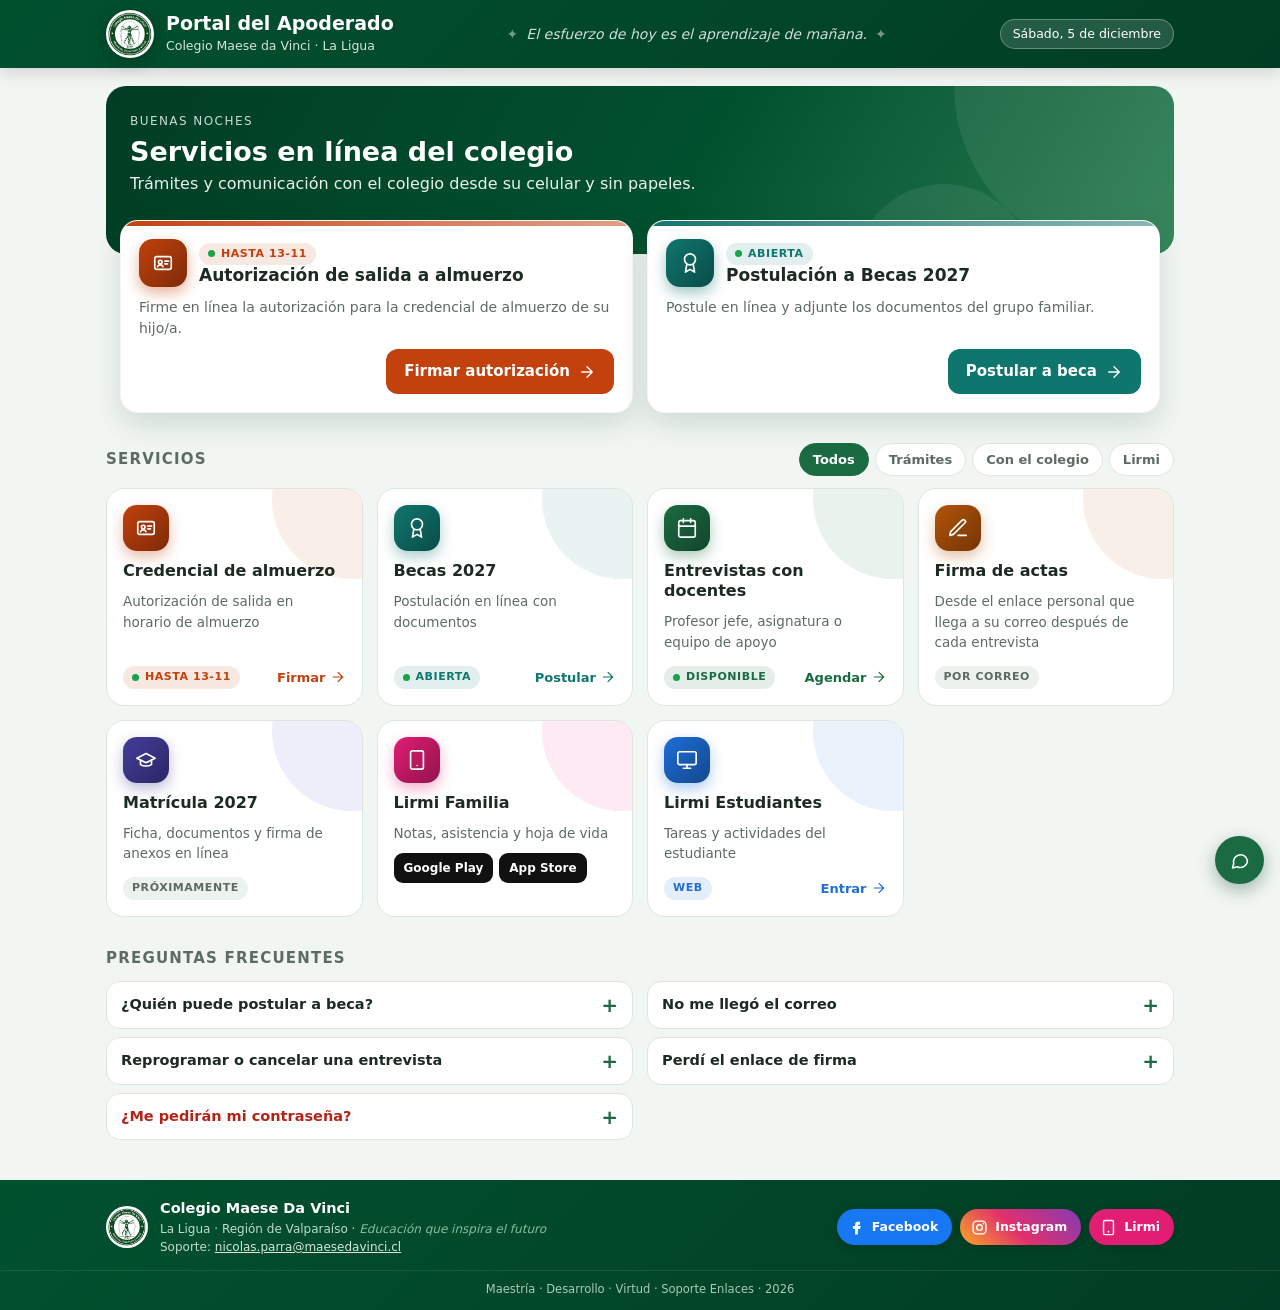
==== commit 583f27ce: "Apoderados: sin menciones a cuenta de Google" ====
--- a/apoderados.html
+++ b/apoderados.html
@@ -194,7 +194,7 @@
 <section class="saludo">
   <small><span id="saludoHora">Bienvenido</span><span class="fecha" id="fechaSaludo"></span></small>
   <h2>Servicios en línea del colegio</h2>
-  <p>Trámites y comunicación con el colegio desde su celular, sin papeles y sin cuenta de Google.</p>
+  <p>Trámites y comunicación con el colegio desde su celular y sin papeles.</p>
 </section>
 
 <div class="destacados">
@@ -296,7 +296,6 @@
   <details><summary>¿Quién puede postular a beca?</summary><p>El apoderado titular, suplente, madre o padre registrado en la ficha del estudiante. Prepare los documentos de ingresos del grupo familiar.</p></details>
   <details><summary>No me llegó el correo</summary><p>Revise spam o "Promociones". Si no aparece, pida al profesor jefe que confirme su correo registrado.</p></details>
   <details><summary>Reprogramar o cancelar una entrevista</summary><p>Use el enlace "Mis citas" del correo de confirmación, o "Ver mis entrevistas" en Entrevistas con docentes.</p></details>
-  <details><summary>¿Necesito cuenta de Google?</summary><p>No. Los servicios funcionan desde celular o computador, con cualquier correo.</p></details>
   <details><summary>Perdí el enlace de firma</summary><p>Pida al docente que lo reenvíe. Su firma pendiente se conserva.</p></details>
   <details class="alerta"><summary>¿Me pedirán mi contraseña?</summary><p>Nunca. Si recibe una solicitud así, no responda e informe al colegio.</p></details>
 </div>
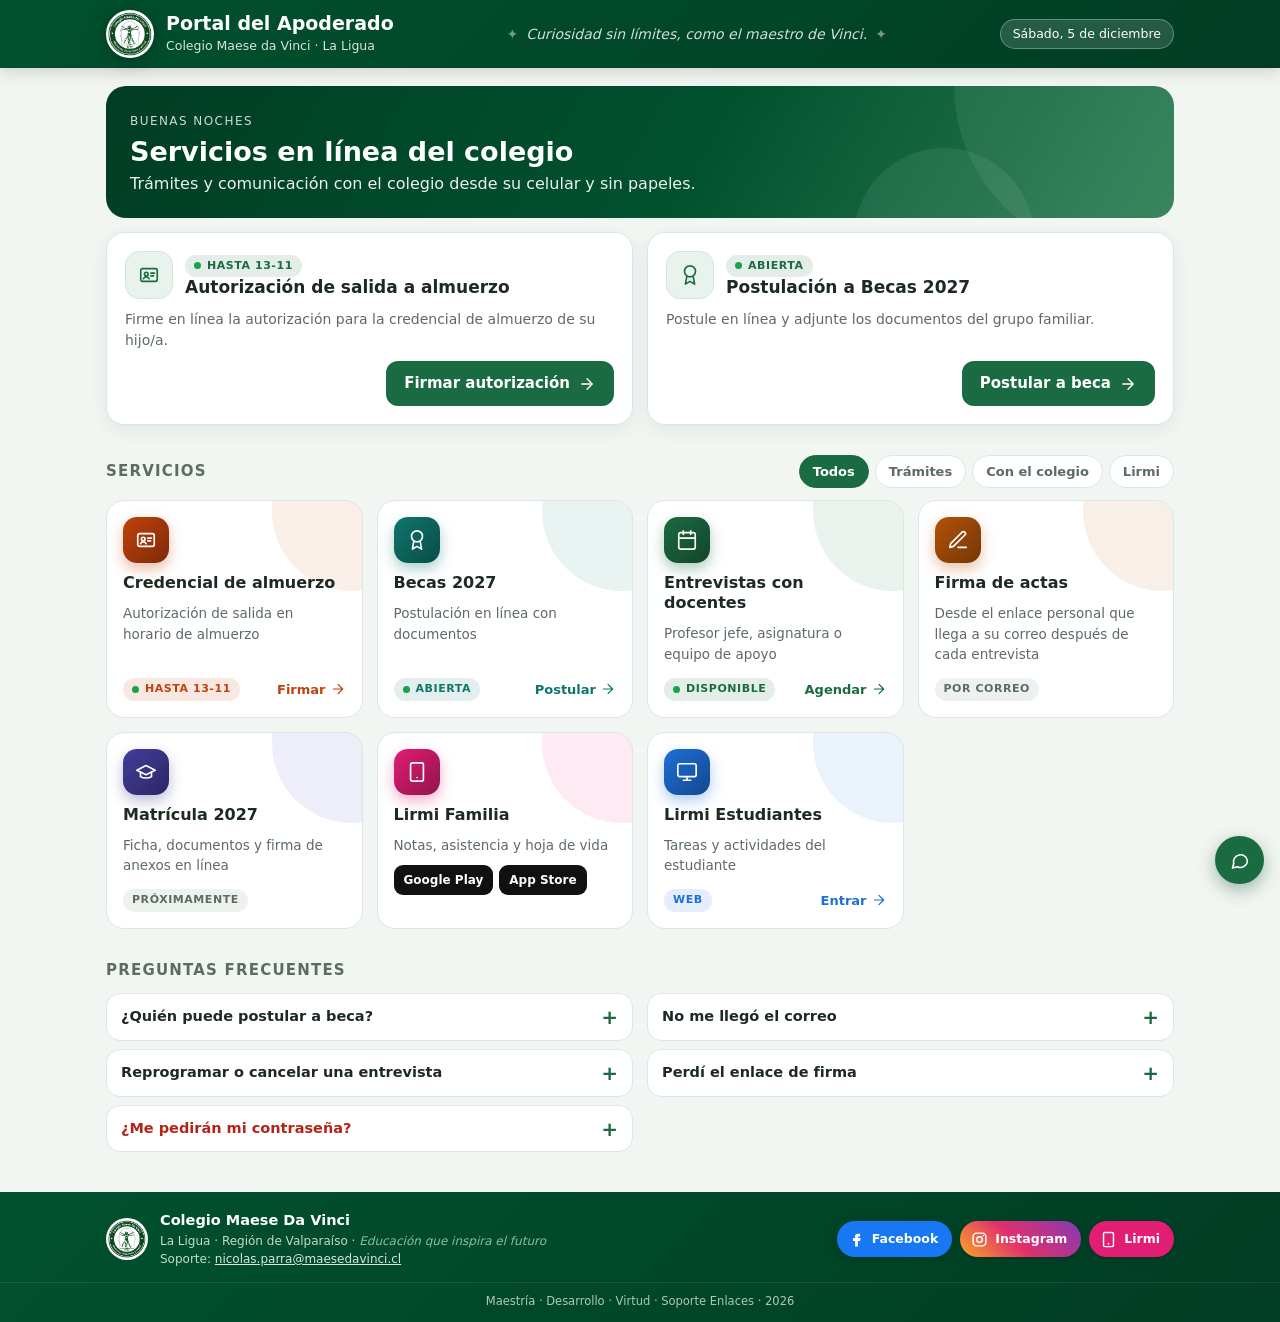
==== commit 35e0e0f2: "Apoderados: destacados iguales y blancos" ====
--- a/apoderados.html
+++ b/apoderados.html
@@ -41,13 +41,11 @@
 .saludo p{margin:0;opacity:.92;max-width:600px}
 
 /* ---------- Destacados ---------- */
-.destacados{display:grid;grid-template-columns:repeat(2,minmax(0,1fr));gap:14px;margin-top:-34px;padding:0 14px;position:relative;z-index:2}
-.saludo{padding-bottom:58px}
-.dest{--a:var(--v);position:relative;overflow:hidden;display:flex;flex-direction:column;gap:10px;background:var(--card);border-radius:18px;padding:18px;box-shadow:0 12px 30px rgba(1,61,36,.14);border:1px solid rgba(0,0,0,.04);transition:transform .2s,box-shadow .2s}
-.dest::before{content:"";position:absolute;inset:0 0 auto 0;height:5px;background:linear-gradient(90deg,var(--a),color-mix(in srgb,var(--a) 50%,#fff))}
-.dest:hover{transform:translateY(-4px);box-shadow:0 18px 38px rgba(1,61,36,.2)}
+.destacados{display:grid;grid-template-columns:repeat(2,minmax(0,1fr));gap:14px;margin-top:14px}
+.dest{--a:var(--v);display:flex;flex-direction:column;gap:10px;background:#fff;border-radius:18px;padding:18px;box-shadow:0 6px 18px rgba(1,61,36,.07);border:1px solid var(--b);transition:transform .2s,box-shadow .2s}
+.dest:hover{transform:translateY(-3px);box-shadow:0 14px 30px rgba(1,61,36,.12)}
 .dest .cab{display:flex;align-items:center;gap:12px}
-.dest .ic{flex:none;width:48px;height:48px;border-radius:14px;display:grid;place-items:center;color:#fff;background:linear-gradient(135deg,var(--a),color-mix(in srgb,var(--a) 65%,#000));box-shadow:0 6px 14px color-mix(in srgb,var(--a) 40%,transparent)}
+.dest .ic{flex:none;width:48px;height:48px;border-radius:14px;display:grid;place-items:center;color:var(--v);background:var(--vc);border:1px solid #d3e6da}
 .dest h3{margin:0;font-size:17px;line-height:1.25}
 .dest p{margin:0;color:var(--s);font-size:14px}
 .dest .acc{display:flex;align-items:center;justify-content:space-between;gap:10px;flex-wrap:wrap;margin-top:auto}
@@ -56,7 +54,6 @@
 .boton:active{transform:scale(.97)}
 .boton svg{width:18px;height:18px;transition:transform .2s}.boton:hover svg{transform:translateX(3px)}
 .cuenta{font-size:12.5px;font-weight:700;color:var(--a)}
-.d-alm{--a:#c2410c}.d-bec{--a:#0f766e}
 
 .chip{display:inline-flex;align-items:center;gap:6px;font-size:11px;font-weight:800;letter-spacing:.05em;text-transform:uppercase;padding:3px 9px;border-radius:999px;white-space:nowrap;color:var(--a);background:color-mix(in srgb,var(--a) 12%,#fff)}
 .chip i{width:7px;height:7px;border-radius:50%;background:#16a34a;animation:latido 1.8s infinite}
@@ -156,9 +153,9 @@
   .mdv-frase{order:3;flex:1 1 100%;font-size:12.5px;min-height:20px}
   .hoy{display:none}
   .saludo .fecha{display:inline}
-  .saludo{border-radius:18px;padding:18px 18px 52px}
+  .saludo{border-radius:18px;padding:18px}
   .saludo h2{font-size:22px}
-  .destacados{grid-template-columns:1fr;padding:0 8px;margin-top:-32px}
+  .destacados{grid-template-columns:1fr;gap:10px}
   .dest .boton{width:100%}
   .kpis{grid-template-columns:1fr 1fr;gap:10px}
   .kpi{flex-direction:column;align-items:flex-start;gap:8px;padding:12px}
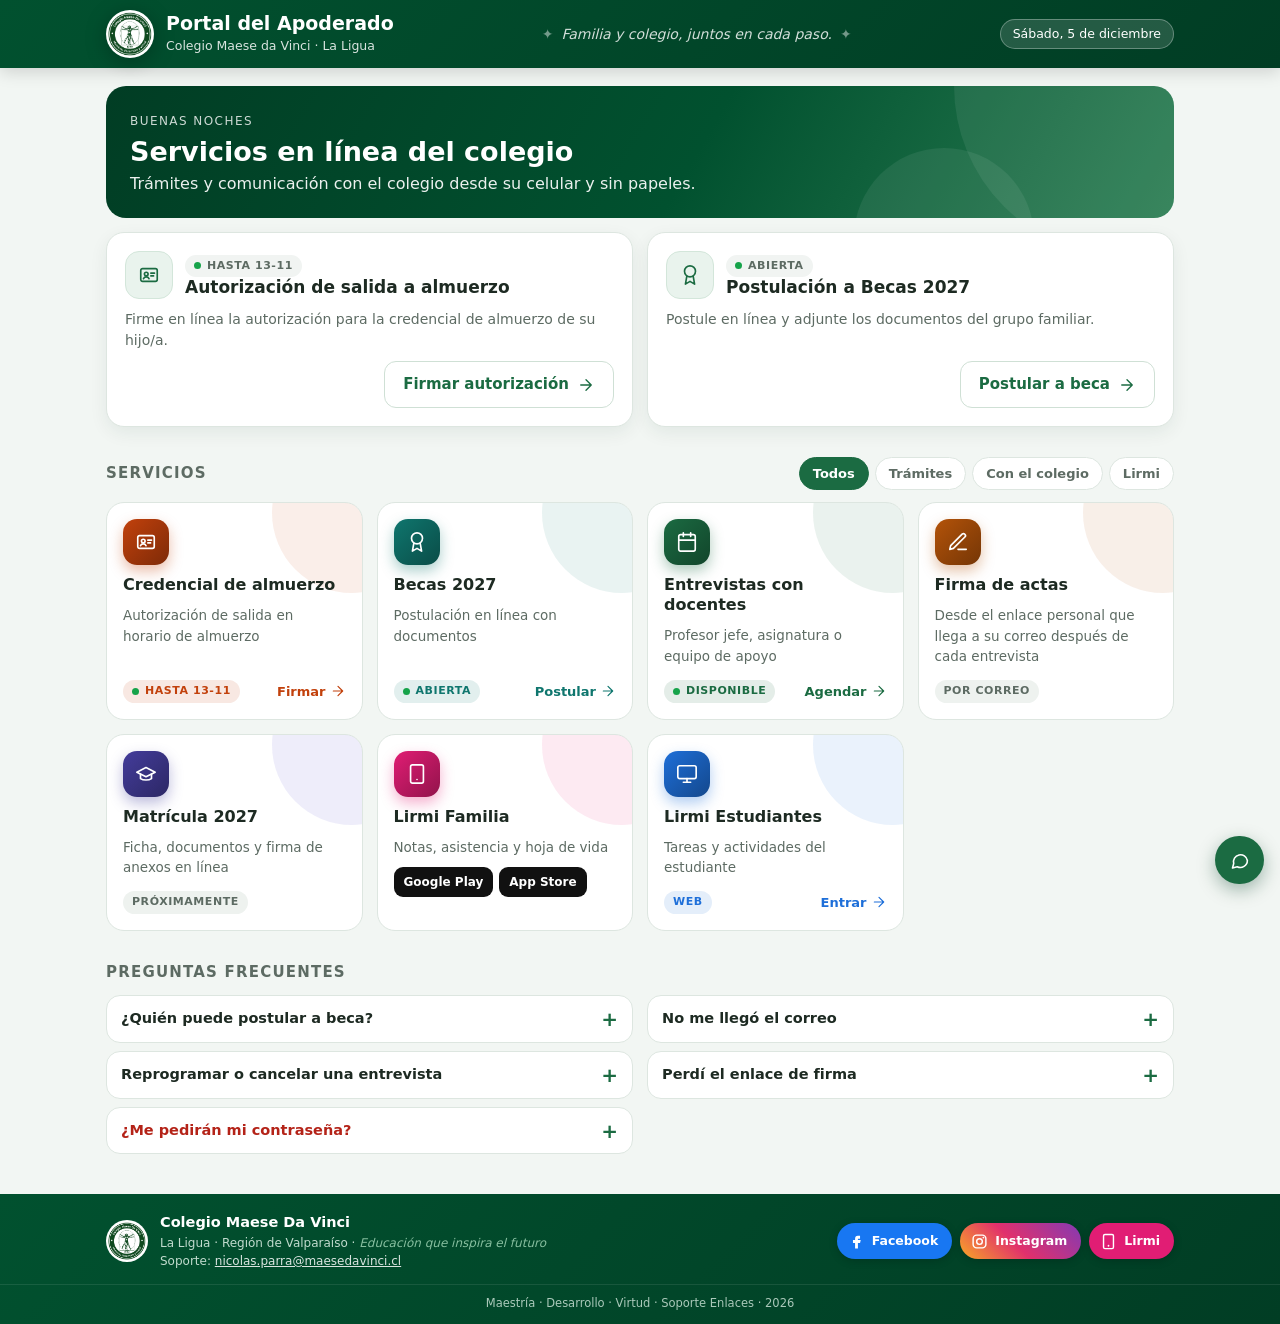
==== commit 293b7b31: "Apoderados: botones destacados en blanco" ====
--- a/apoderados.html
+++ b/apoderados.html
@@ -49,6 +49,10 @@
 .dest h3{margin:0;font-size:17px;line-height:1.25}
 .dest p{margin:0;color:var(--s);font-size:14px}
 .dest .acc{display:flex;align-items:center;justify-content:space-between;gap:10px;flex-wrap:wrap;margin-top:auto}
+.dest .boton{background:#fff;color:var(--v);border:1.5px solid #cfe0d5;box-shadow:none}
+.dest .boton:hover{background:var(--vc);border-color:var(--v);filter:none;box-shadow:0 6px 14px rgba(1,61,36,.10)}
+.dest .cuenta{color:var(--s)}
+.dest .chip{color:var(--s);background:#f1f4f2}
 .boton{display:inline-flex;align-items:center;justify-content:center;gap:8px;padding:11px 18px;border-radius:12px;font-weight:700;font-size:15px;background:var(--a);color:#fff;transition:transform .15s,box-shadow .15s,filter .15s;white-space:nowrap}
 .boton:hover{transform:translateY(-2px);filter:brightness(1.08);box-shadow:0 8px 18px color-mix(in srgb,var(--a) 40%,transparent)}
 .boton:active{transform:scale(.97)}
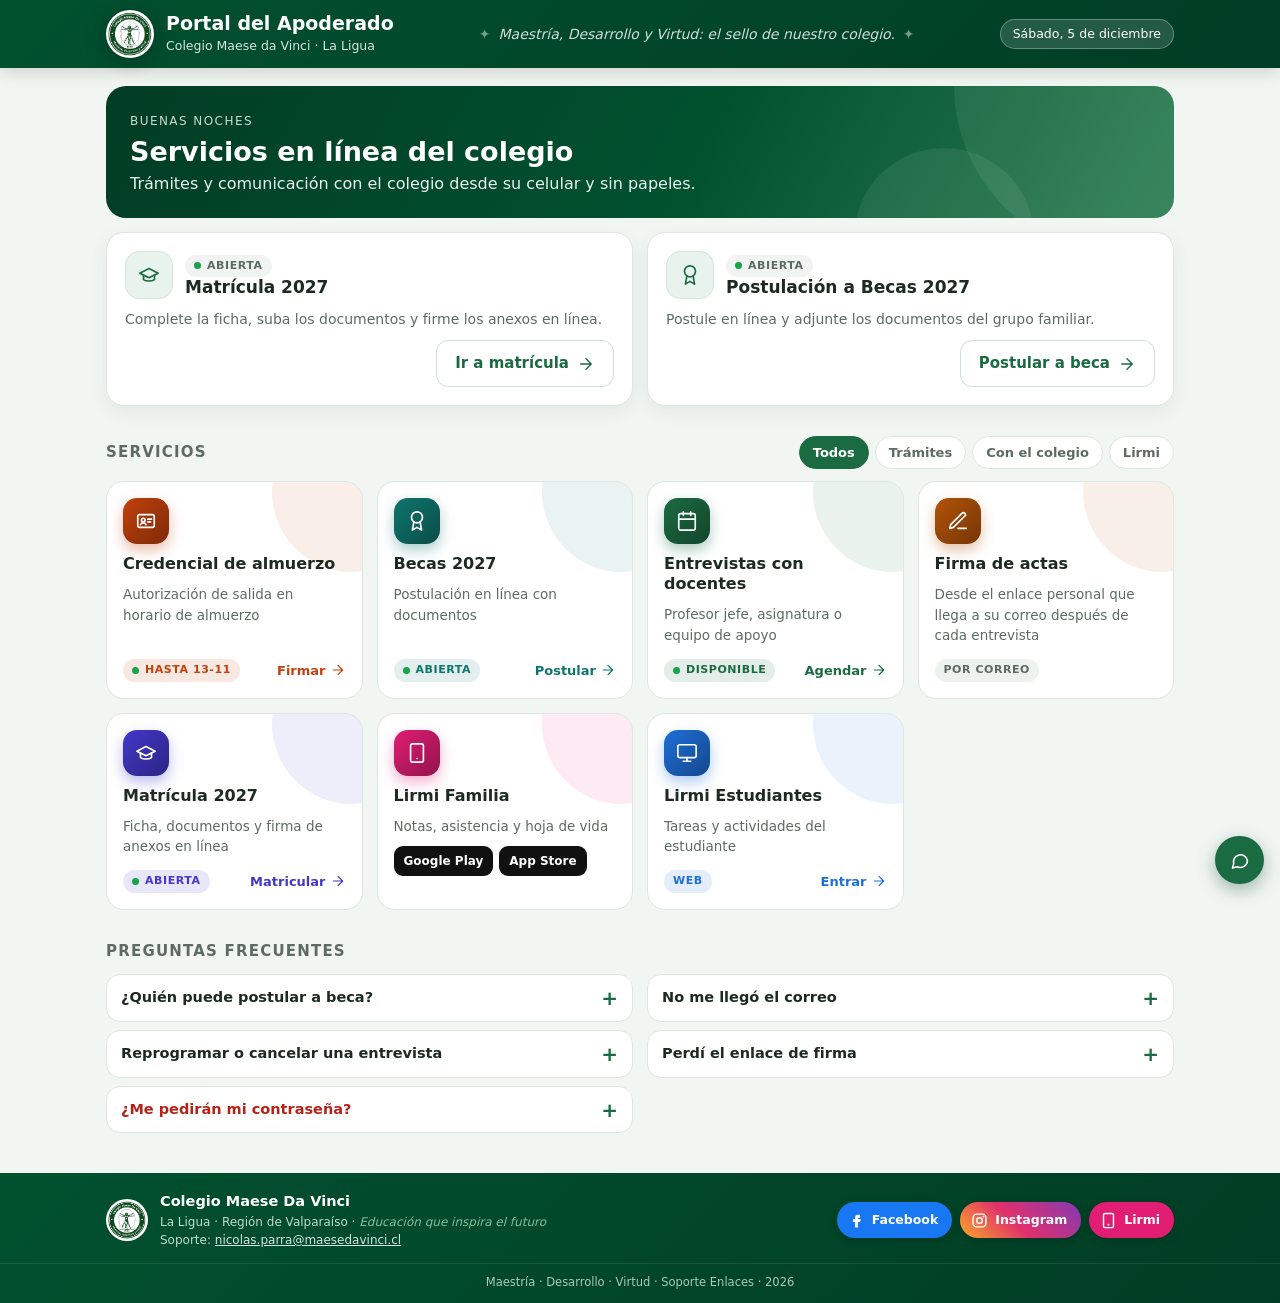
==== commit e6ab2bb5: "Update apoderados.html" ====
--- a/apoderados.html
+++ b/apoderados.html
@@ -199,15 +199,15 @@
 </section>
 
 <div class="destacados">
-  <article class="dest d-alm rev" data-hasta="2026-11-13">
+  <article class="dest d-mat rev">
     <div class="cab">
-      <div class="ic"><svg viewBox="0 0 24 24"><rect x="3" y="5" width="18" height="14" rx="2"/><circle cx="9" cy="11" r="2"/><path d="M6 16c.6-1.3 1.7-2 3-2s2.4.7 3 2M14 10h4M14 13h3"/></svg></div>
-      <div><span class="chip"><i></i>Hasta 13-11</span><h3>Autorización de salida a almuerzo</h3></div>
-    </div>
-    <p>Firme en línea la autorización para la credencial de almuerzo de su hijo/a.</p>
+      <div class="ic"><svg viewBox="0 0 24 24"><path d="M22 10L12 5 2 10l10 5 10-5z"/><path d="M6 12v5c3 2 9 2 12 0v-5"/></svg></div>
+      <div><span class="chip"><i></i>Abierta</span><h3>Matrícula 2027</h3></div>
+    </div>
+    <p>Complete la ficha, suba los documentos y firme los anexos en línea.</p>
     <div class="acc">
-      <span class="cuenta" data-cuenta></span>
-      <a class="boton" href="portal.html?vista=almuerzo" target="_blank" rel="noopener">Firmar autorización<svg viewBox="0 0 24 24"><path d="M5 12h14M12 5l7 7-7 7"/></svg></a>
+      <span class="cuenta"></span>
+      <a class="boton" href="portal.html" target="_blank" rel="noopener">Ir a matrícula<svg viewBox="0 0 24 24"><path d="M5 12h14M12 5l7 7-7 7"/></svg></a>
     </div>
   </article>
   <article class="dest d-bec rev">
@@ -269,12 +269,12 @@
     <p>Desde el enlace personal que llega a su correo después de cada entrevista</p>
     <div class="pie-t"><span class="chip gris">Por correo</span></div>
   </div>
-  <div class="tar t-mat inactiva rev" data-c="tramites">
+  <a class="tar t-mat rev" data-c="tramites" href="portal.html" target="_blank" rel="noopener">
     <div class="ic"><svg viewBox="0 0 24 24"><path d="M22 10L12 5 2 10l10 5 10-5z"/><path d="M6 12v5c3 2 9 2 12 0v-5"/></svg></div>
     <h3>Matrícula 2027</h3>
     <p>Ficha, documentos y firma de anexos en línea</p>
-    <div class="pie-t"><span class="chip gris">Próximamente</span></div>
-  </div>
+    <div class="pie-t"><span class="chip"><i></i>Abierta</span><span class="ir"><span>Matricular</span><svg viewBox="0 0 24 24"><path d="M5 12h14M12 5l7 7-7 7"/></svg></span></div>
+  </a>
   <div class="tar t-lf rev" data-c="lirmi">
     <div class="ic"><svg viewBox="0 0 24 24"><rect x="5" y="2" width="14" height="20" rx="2"/><path d="M12 18h0"/></svg></div>
     <h3>Lirmi Familia</h3>
